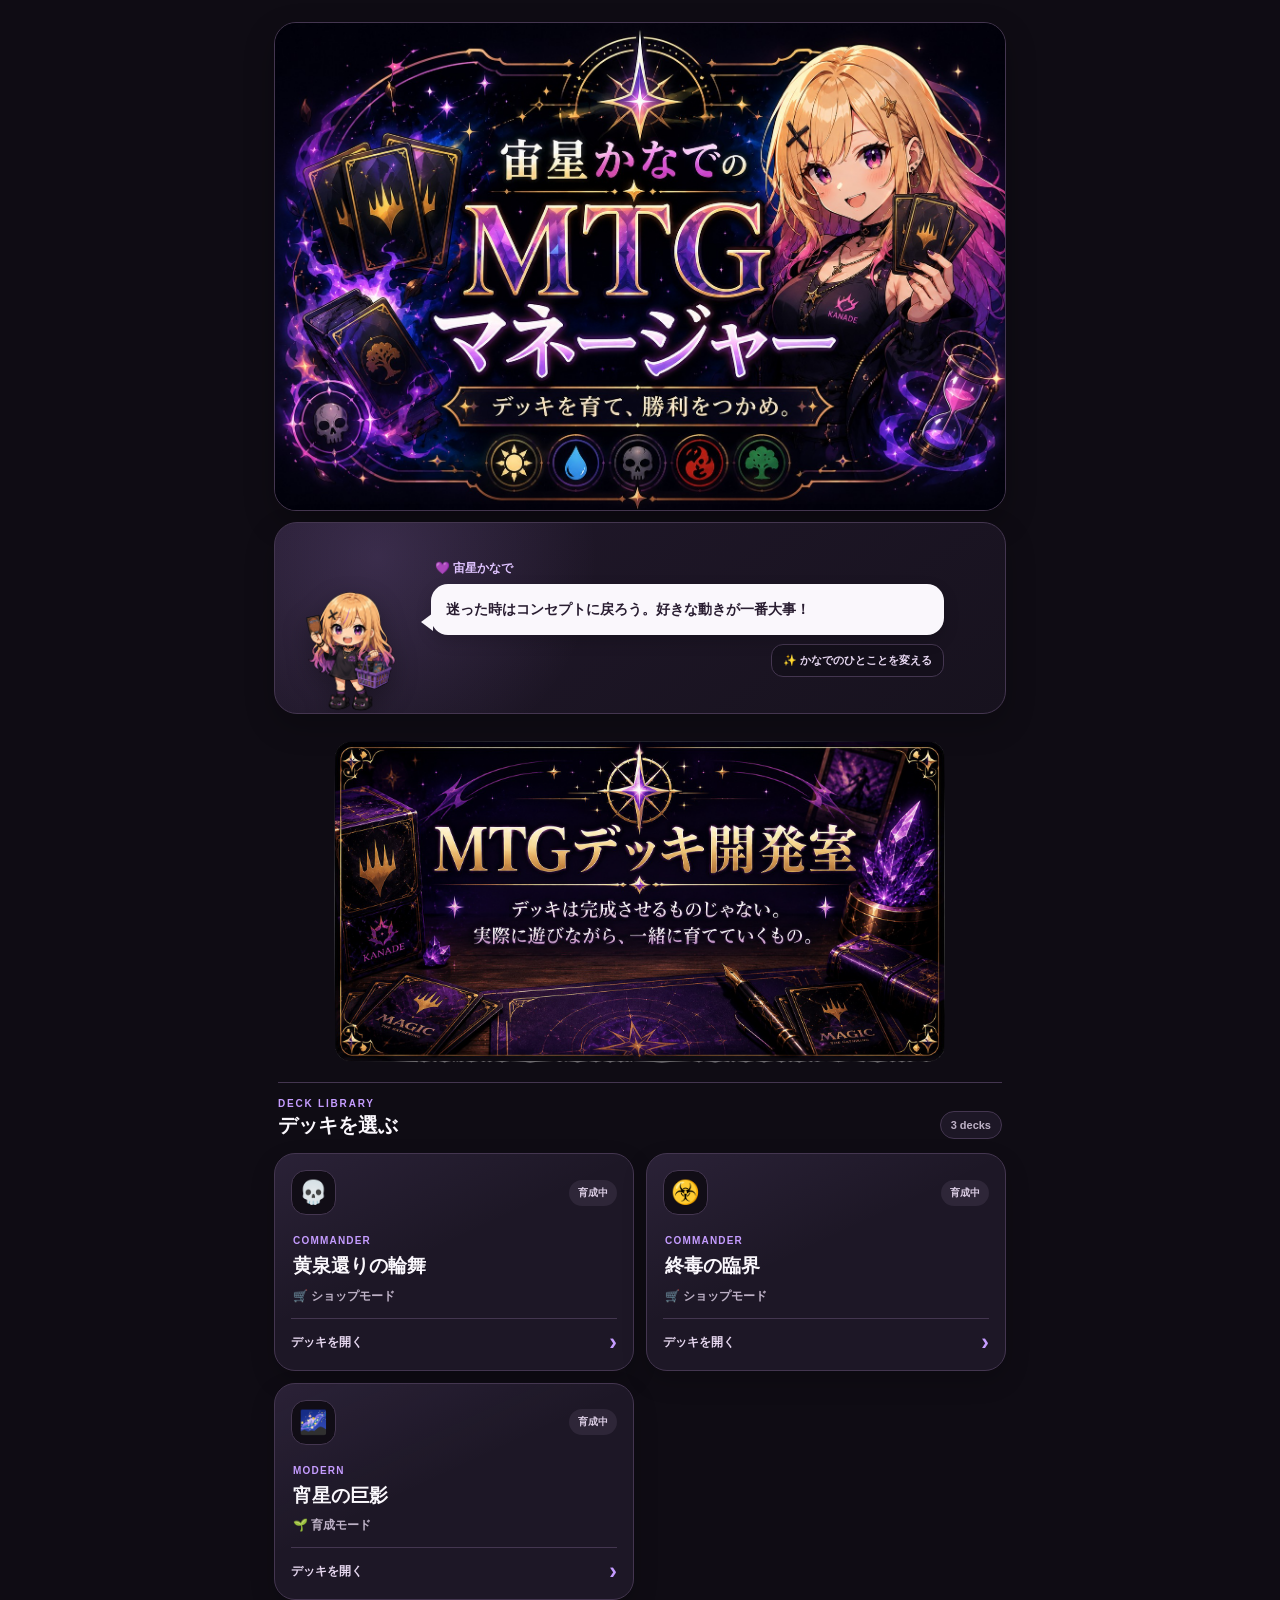
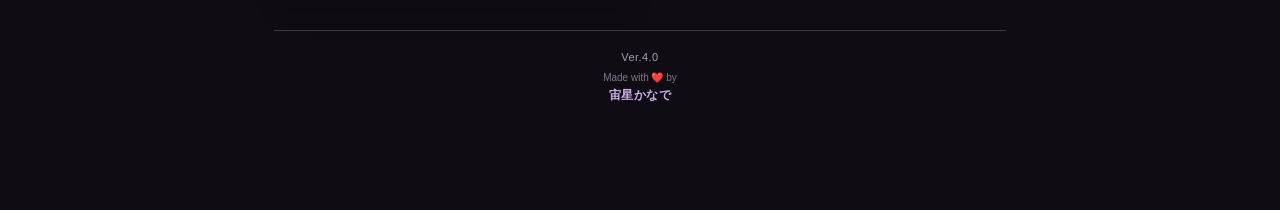
==== index.html @ 465e46f9 "Update index.html" ====
<!doctype html>
<html lang="ja">
<head>
<meta charset="utf-8">
<meta name="viewport" content="width=device-width,initial-scale=1,viewport-fit=cover">
<meta name="theme-color" content="#0f0c14">
<link rel="icon" type="image/png" href="icon.png">
<link rel="apple-touch-icon" href="apple-touch-icon.png">
<link rel="stylesheet" href="css/common.css">
<title>MTGデッキ開発室</title>
</head>
<body>
<div class="app home-app">
  <header class="home-welcome">
    <img class="manager-logo" src="kanade_mtg_manager_logo.jpg" alt="宙星かなでのMTGマネージャー">

    <section class="welcome-card" aria-label="宙星かなでからのメッセージ">
      <div class="welcome-kanade-wrap">
        <img id="welcomeKanade" class="welcome-kanade" src="kanade_normal.png" alt="宙星かなで">
      </div>
      <div class="welcome-talk">
        <div class="welcome-name">💜 宙星かなで</div>
        <div class="welcome-bubble">
          <p id="welcomeMessage">おかえり、くーちゃん！ 今日も一緒にデッキを育てようね！</p>
        </div>
        <button id="changeWelcome" class="welcome-change" type="button">✨ かなでのひとことを変える</button>
      </div>
    </section>
  </header>

  <section class="home-section">
    <div class="deck-lab-title-wrap">
      <img class="deck-lab-title" src="mtg_deck_lab_title.png" alt="MTGデッキ開発室">
    </div>

    <div class="home-section-heading">
      <div>
        <div class="home-section-kicker">DECK LIBRARY</div>
        <h1 id="appTitle">デッキを選ぶ</h1>
      </div>
      <span class="deck-count" id="deckCount">0 decks</span>
    </div>

    <div id="loading" class="panel home-loading">デッキ一覧を読み込んでいます…</div>
    <div id="error" class="error" hidden></div>
    <main class="deck-grid" id="deckGrid" hidden></main>
  </section>

  <footer class="home-footer" aria-label="アプリ情報">
    <div class="footer-version" id="appVersion">Version 4.0</div>
    <div class="footer-made">Made with ❤️ by</div>
    <div class="footer-name">宙星かなで</div>
  </footer>
</div>

<script src="js/app.js" defer></script>
</body>
</html>
---- css/common.css ----
:root{
  --bg:#0f0c14;--panel:#1d1726;--panel2:#251d30;--line:#443650;
  --text:#faf7fc;--muted:#bdb1c6;--accent:#c59cff;--ok:#8ce3b3;
}
*{box-sizing:border-box}
body{margin:0;background:var(--bg);color:var(--text);
  font-family:-apple-system,BlinkMacSystemFont,"Hiragino Sans","Yu Gothic UI",sans-serif}
button,input,textarea{font:inherit}
button{cursor:pointer}
.app{max-width:760px;margin:auto;padding:16px 14px 100px}
.home-link{display:inline-flex;margin-bottom:12px;color:var(--accent);text-decoration:none;
  font-size:14px;font-weight:850;padding:9px 12px;border:1px solid var(--line);
  border-radius:13px;background:var(--panel)}
.hero,.panel,.growth-card,.card,.kanade-guide{border:1px solid var(--line);background:var(--panel)}
.hero{border-radius:22px;padding:20px;box-shadow:0 12px 30px rgba(0,0,0,.25)}
.kicker{color:var(--accent);font-weight:850}
h1{font-size:25px;margin:8px 0 4px}
.sub{color:var(--muted);font-size:14px;line-height:1.55}
.ver{font-size:11px;margin-top:5px}
.progressrow{display:flex;justify-content:space-between;margin-top:18px;font-weight:800}
.bar{height:10px;border:1px solid var(--line);border-radius:999px;margin-top:8px;overflow:hidden;background:#0d0911}
.fill{height:100%;width:0;background:linear-gradient(90deg,#8e5bc3,#d35e9e);transition:width .2s ease}
.legend{display:flex;gap:14px;flex-wrap:wrap;color:var(--muted);font-size:12px;margin-top:12px}
.mode-switch{display:grid;grid-template-columns:1fr 1fr;gap:8px;margin:14px 0 18px;padding:6px;
  border:1px solid var(--line);border-radius:17px;background:rgba(10,8,14,.55)}
.mode-tab{min-height:46px;border:0;border-radius:12px;background:transparent;color:var(--muted);font-weight:900}
.mode-tab.active{color:var(--text);background:var(--panel2)}
.mode-panel{display:none}.mode-panel.active{display:block}
.kanade-guide{display:grid;grid-template-columns:110px 1fr;gap:8px;align-items:end;min-height:165px;
  margin:14px 0 18px;padding:12px;border-radius:20px;overflow:hidden}
.kanade-guide img{width:112px;height:145px;object-fit:contain;object-position:center bottom;margin-bottom:-12px}
.kanade-guide-name{font-size:12px;font-weight:900;color:#dfc3ff;margin-bottom:7px}
.kanade-bubble{background:#faf7fc;color:#291d31;border-radius:16px;padding:13px;font-size:14px;line-height:1.55;font-weight:800}
.tools{display:grid;grid-template-columns:1fr 1fr;gap:10px;margin:14px 0}
.action,.growth-save{min-height:48px;border-radius:14px;border:1px solid var(--line);color:var(--text);font-weight:900;background:var(--panel2)}
.action.primary{background:linear-gradient(135deg,#8755b5,#b94e8e)}
.section-title{font-size:16px;color:var(--muted);font-weight:900;margin:22px 4px 12px}
.search{width:100%;min-height:46px;border:1px solid var(--line);border-radius:14px;background:#100c15;color:var(--text);padding:0 13px;margin-bottom:12px}
.deck-section{margin-top:22px}
.deck-section h2{font-size:15px;color:var(--accent);margin:0 4px 10px}
.list{display:flex;flex-direction:column;gap:9px}
.card{display:grid;grid-template-columns:42px 48px 1fr;align-items:center;gap:8px;border-radius:16px;padding:10px}
.card.hidden{display:none}.card.done{opacity:.56}.card.done .jp{text-decoration:line-through}
.check{appearance:none;-webkit-appearance:none;width:28px;height:28px;border:2px solid #82718e;border-radius:9px;background:#100c15;margin:auto}
.check:checked{background:var(--ok);border-color:var(--ok)}
.check:checked:after{content:"✓";display:block;text-align:center;color:#122017;font-size:19px;font-weight:900}
.priority{width:42px;height:38px;border-radius:11px;border:1px solid var(--line);background:#100c15;color:white;font-size:20px}
.names{min-width:0}.jp{display:block;font-size:15px;font-weight:850;line-height:1.3;overflow-wrap:anywhere}
.en{display:block;font-size:12px;color:var(--muted);margin-top:3px;overflow-wrap:anywhere}
.qty{display:inline-block;margin-left:6px;color:var(--accent);font-size:12px}
.growth-grid{display:grid;grid-template-columns:1fr 1fr;gap:10px;margin:12px 0 18px}
.growth-card{padding:15px;border-radius:17px}.growth-card.wide{grid-column:1/-1}
.growth-label{font-size:11px;color:var(--accent);font-weight:900;margin-bottom:6px}
.growth-title{font-size:15px;font-weight:900;line-height:1.45}
.growth-text{font-size:12px;color:var(--muted);line-height:1.65;margin-top:5px}
.growth-memo{width:100%;min-height:115px;border:1px solid var(--line);border-radius:14px;background:#100c15;color:var(--text);padding:12px;resize:vertical}
.growth-saved{min-height:18px;margin-top:7px;text-align:center;color:var(--ok);font-size:12px}
.check-grid{display:grid;grid-template-columns:1fr 1fr;gap:9px}
.check-btn{min-height:44px;border:1px solid var(--line);border-radius:13px;background:#11111c;color:var(--text);font-weight:800}
.check-btn.active{background:#39345f;border-color:#7770ba}
.error{padding:18px;border:1px solid #8d5267;border-radius:16px;background:#321c25;color:#ffdbe7;line-height:1.7}
.toast{position:fixed;left:50%;bottom:28px;transform:translateX(-50%);background:white;color:#24172d;padding:11px 16px;border-radius:999px;font-weight:850;display:none;z-index:10}
@media(max-width:520px){
  .tools,.growth-grid,.check-grid{grid-template-columns:1fr}
  .growth-card.wide{grid-column:auto}
  .kanade-guide{grid-template-columns:95px 1fr}
  .kanade-guide img{width:100px;height:138px}
  .kanade-bubble{font-size:13px}
}

/* =========================================================
   Home / Deck Library
   ========================================================= */
.home-app{padding-top:22px}
.home-header{margin-bottom:24px}
.home-brand{
  position:relative;min-height:210px;display:flex;align-items:center;overflow:hidden;
  border:1px solid var(--line);border-radius:26px;padding:24px 160px 24px 22px;
  background:
    radial-gradient(circle at 83% 25%,rgba(197,156,255,.25),transparent 34%),
    linear-gradient(145deg,#21182b,#16111d);
  box-shadow:0 15px 38px rgba(0,0,0,.28)
}
.home-brand:after{
  content:"";position:absolute;inset:auto -60px -100px auto;width:230px;height:230px;
  border:1px solid rgba(197,156,255,.18);border-radius:50%
}
.home-brand-copy{position:relative;z-index:2}
.home-brand h1{font-size:29px;line-height:1.24;margin:9px 0 7px}
.home-lead{max-width:390px}
.home-kanade{
  position:absolute;z-index:1;right:9px;bottom:-5px;width:155px;height:205px;
  object-fit:contain;object-position:center bottom;
  filter:drop-shadow(0 10px 14px rgba(0,0,0,.35))
}
.home-section{margin-top:12px}
.home-section-heading{
  display:flex;align-items:flex-end;justify-content:space-between;gap:12px;
  margin:0 4px 14px;padding-top:17px;border-top:1px solid var(--line)
}
.home-section-heading h2{margin:3px 0 0;font-size:20px}
.home-section-kicker{font-size:10px;letter-spacing:.18em;color:var(--accent);font-weight:900}
.deck-count{
  padding:7px 10px;border:1px solid var(--line);border-radius:999px;
  color:var(--muted);background:var(--panel);font-size:11px;font-weight:850
}
.home-loading{padding:20px;border-radius:18px}
.deck-grid{display:grid;grid-template-columns:repeat(2,minmax(0,1fr));gap:12px}
.deck-tile{
  min-height:205px;display:flex;flex-direction:column;color:var(--text);text-decoration:none;
  border:1px solid var(--line);border-radius:21px;padding:16px;background:
  linear-gradient(155deg,rgba(197,156,255,.08),transparent 45%),var(--panel);
  box-shadow:0 10px 24px rgba(0,0,0,.18);
  animation:deckTileIn .38s ease both;animation-delay:var(--delay)
}
.deck-tile:hover{border-color:#705b81;transform:translateY(-2px)}
.deck-tile:active{transform:scale(.985)}
.deck-tile,.deck-tile:hover,.deck-tile:active{transition:transform .16s ease,border-color .16s ease}
.deck-tile-top{display:flex;align-items:center;justify-content:space-between;gap:8px}
.deck-symbol{
  display:grid;place-items:center;width:45px;height:45px;border:1px solid var(--line);
  border-radius:15px;background:#110d16;font-size:23px
}
.deck-status{
  padding:6px 9px;border-radius:999px;background:#2e2638;color:#d9cbe2;
  font-size:10px;font-weight:900
}
.deck-tile-body{flex:1;padding:20px 2px 13px}
.deck-format{font-size:10px;letter-spacing:.12em;color:var(--accent);font-weight:900;text-transform:uppercase}
.deck-tile h3{margin:7px 0 9px;font-size:19px;line-height:1.35}
.deck-mode{font-size:12px;color:var(--muted);font-weight:750}
.deck-tile-open{
  display:flex;align-items:center;justify-content:space-between;padding-top:12px;
  border-top:1px solid var(--line);font-size:12px;font-weight:900;color:#e6d7ef
}
.deck-tile-open span:last-child{font-size:23px;line-height:1;color:var(--accent)}
.empty-state{
  grid-column:1/-1;padding:30px 20px;text-align:center;border:1px dashed var(--line);
  border-radius:20px;color:var(--muted);line-height:1.8
}
.home-footer{
  display:flex;flex-direction:column;align-items:center;gap:4px;margin-top:30px;padding:20px 4px 6px;
  border-top:1px solid var(--line);text-align:center;color:#8f8298
}
.footer-version{font-size:11px;letter-spacing:.04em;color:#a99bb3}
.footer-made{margin-top:5px;font-size:10px;color:#81758a}
.footer-name{font-size:12px;font-weight:900;color:#cdb0e8;letter-spacing:.04em}
@keyframes deckTileIn{
  from{opacity:0;transform:translateY(8px)}
  to{opacity:1;transform:translateY(0)}
}
@media(max-width:520px){
  .home-brand{min-height:195px;padding:21px 120px 21px 18px}
  .home-brand h1{font-size:24px}
  .home-kanade{right:-4px;width:130px;height:180px}
  .deck-grid{grid-template-columns:1fr}
  .deck-tile{min-height:183px}
  .home-footer{margin-top:28px}
}

/* =========================================================
   Home welcome / Ver.4.0 RC1.3 Final
   ========================================================= */
.home-welcome{display:flex;flex-direction:column;gap:11px;margin-bottom:22px}
.manager-logo{
  display:block;width:100%;height:auto;border:1px solid var(--line);border-radius:22px;
  box-shadow:0 12px 30px rgba(0,0,0,.25)
}
.welcome-card{
  min-height:190px;display:grid;grid-template-columns:132px minmax(0,1fr);gap:14px;
  align-items:end;padding:14px 16px 14px 10px;border:1px solid var(--line);border-radius:23px;
  overflow:hidden;background:
    radial-gradient(circle at 14% 18%,rgba(197,156,255,.16),transparent 34%),
    linear-gradient(145deg,#21182b,#17121e);
  box-shadow:0 12px 30px rgba(0,0,0,.22)
}
.welcome-kanade-wrap{align-self:stretch;display:flex;align-items:flex-end;justify-content:center;min-width:0}
.welcome-kanade{
  display:block;width:124px;height:176px;object-fit:contain;object-position:center bottom;
  margin-bottom:-14px;filter:drop-shadow(0 9px 12px rgba(0,0,0,.32))
}
.welcome-talk{min-width:0;align-self:center;max-width:92%}
.welcome-name{margin:0 0 7px 4px;font-size:12px;font-weight:900;color:#dfc3ff}
.welcome-bubble{
  position:relative;width:100%;padding:14px 15px;border-radius:17px;background:#faf7fc;
  color:#291d31;box-shadow:0 6px 16px rgba(0,0,0,.16)
}
.welcome-bubble:before{
  content:"";position:absolute;left:-10px;top:29px;border-top:9px solid transparent;
  border-bottom:9px solid transparent;border-right:12px solid #faf7fc
}
.welcome-bubble p{margin:0;font-size:14px;line-height:1.65;font-weight:850}
.welcome-change{
  display:block;margin:9px 0 0 auto;padding:8px 11px;border:1px solid var(--line);
  border-radius:12px;background:rgba(19,14,25,.72);color:#e8d8f2;font-size:11px;font-weight:850
}
.welcome-change:hover{border-color:#705b81;background:#251d30}
.deck-lab-title-wrap{text-align:center;margin:0 0 15px}
.deck-lab-title{display:block;width:min(100%,620px);height:auto;margin:0 auto}
.deck-lab-title-wrap .ver{margin-top:7px}
.home-section{margin-top:0}
.home-section-heading{padding-top:15px}
.home-section-heading h1{font-size:20px;margin:3px 0 0}
.welcome-pop{animation:welcomePop .3s ease}
@keyframes welcomePop{
  0%{opacity:.35;transform:translateY(5px) scale(.985)}
  100%{opacity:1;transform:translateY(0) scale(1)}
}
@media(max-width:520px){
  .home-app{padding-top:14px}
  .home-welcome{gap:10px;margin-bottom:19px}
  .manager-logo{border-radius:18px}
  .welcome-card{min-height:465px;grid-template-columns:1fr;gap:4px;padding:12px}
  .welcome-kanade{position:relative;top:-26px;width:245px;height:245px;margin-bottom:0}
  .welcome-talk{width:calc(100% - 24px);max-width:none;justify-self:center;transform:translateX(8px)}
  .welcome-name{font-size:11px;margin-left:3px}
  .welcome-bubble{padding:12px 13px;border-radius:15px}
  .welcome-bubble:before{
    left:calc(50% - 18px);top:-12px;border:0;border-left:10px solid transparent;
    border-right:10px solid transparent;border-bottom:12px solid #faf7fc
  }
  .welcome-bubble p{font-size:12.5px;line-height:1.6}
  .welcome-change{font-size:10px;padding:7px 9px;margin-top:8px}
  .deck-lab-title-wrap{margin-bottom:12px}
}
@media(max-width:360px){
  .welcome-card{min-height:430px;grid-template-columns:1fr;gap:4px}
  .welcome-kanade{width:232px;height:232px}
  .welcome-talk{transform:translateX(8px)}
  .welcome-bubble p{font-size:12px}
}
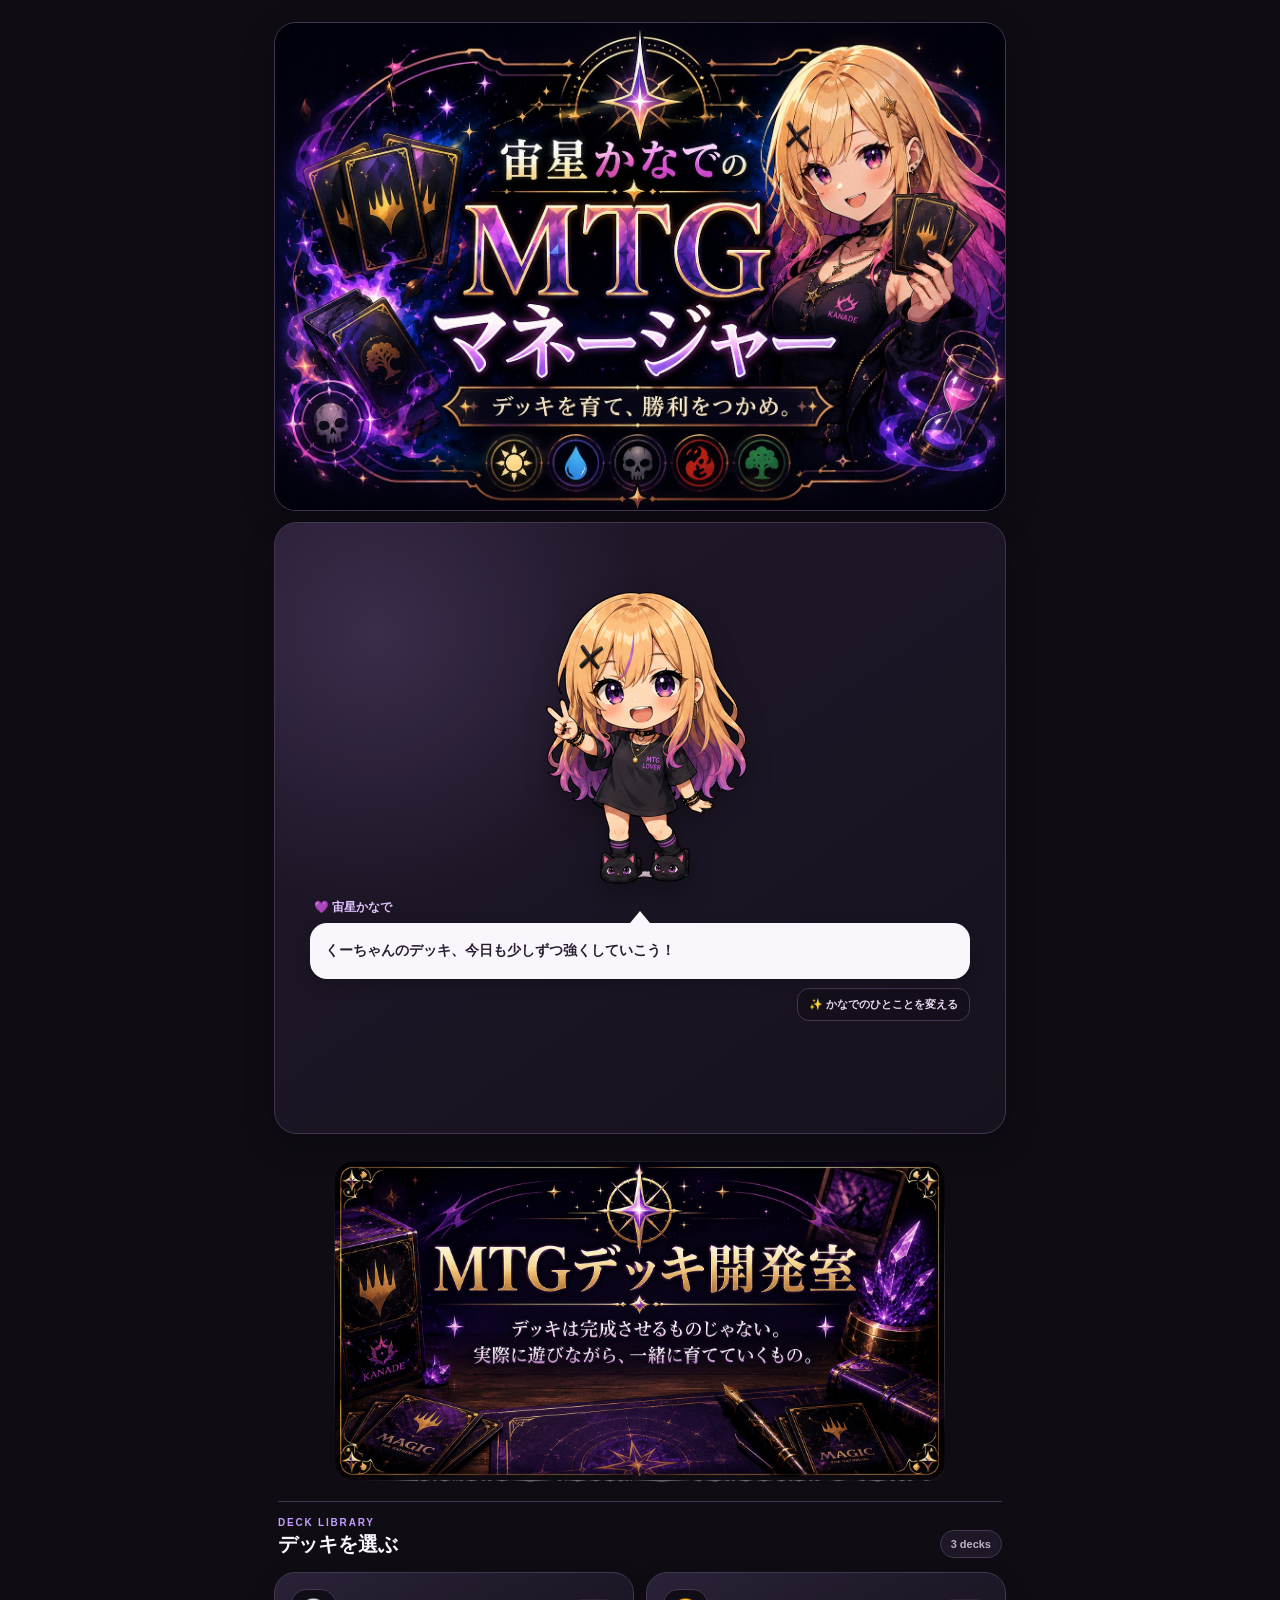
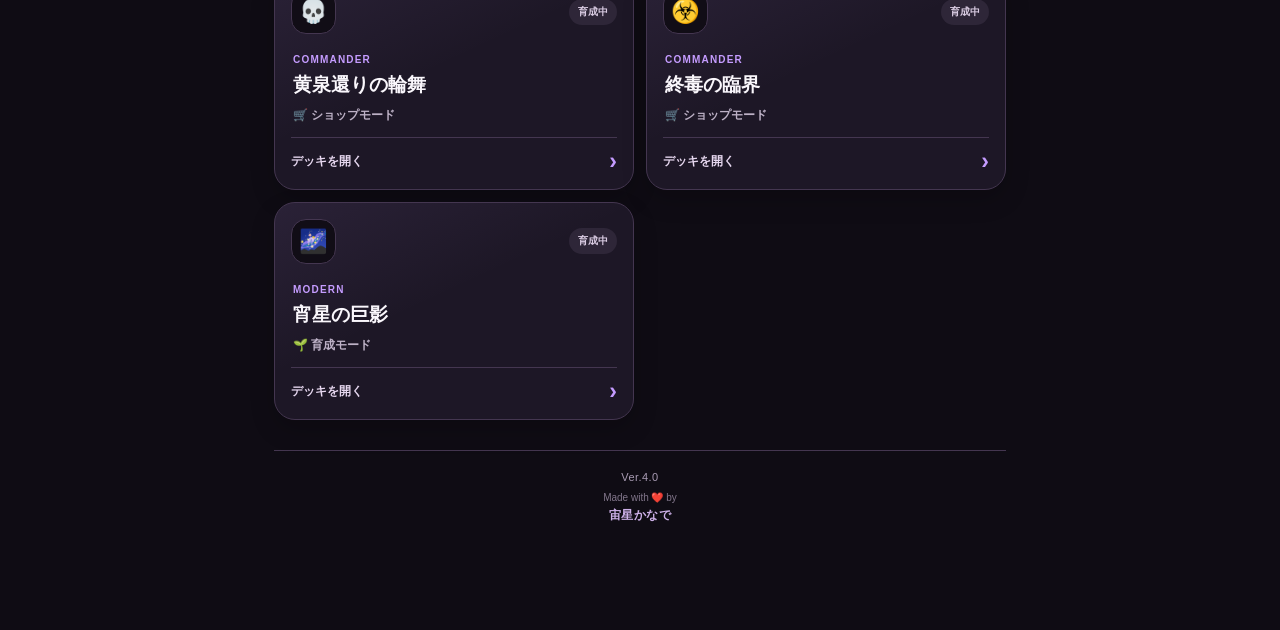
==== commit 4164e0d7: "Add files via upload" ====
--- a/index.html
+++ b/index.html
@@ -14,9 +14,11 @@
   <header class="home-welcome">
     <img class="manager-logo" src="kanade_mtg_manager_logo.jpg" alt="宙星かなでのMTGマネージャー">
 
-    <section class="welcome-card" aria-label="宙星かなでからのメッセージ">
-      <div class="welcome-kanade-wrap">
+    <section class="welcome-card kanade-room" aria-label="かなでの部屋">
+      <div class="kanade-room-stage">
+        <div class="welcome-kanade-wrap">
         <img id="welcomeKanade" class="welcome-kanade" src="kanade_normal.png" alt="宙星かなで">
+        </div>
       </div>
       <div class="welcome-talk">
         <div class="welcome-name">💜 宙星かなで</div>
@@ -25,6 +27,7 @@
         </div>
         <button id="changeWelcome" class="welcome-change" type="button">✨ かなでのひとことを変える</button>
       </div>
+      <div class="kanade-room-actions" aria-hidden="true"></div>
     </section>
   </header>
 
@@ -47,7 +50,7 @@
   </section>
 
   <footer class="home-footer" aria-label="アプリ情報">
-    <div class="footer-version" id="appVersion">Version 4.0</div>
+    <div class="footer-version" id="appVersion">Ver.4.0 RC1.3 Final</div>
     <div class="footer-made">Made with ❤️ by</div>
     <div class="footer-name">宙星かなで</div>
   </footer>
--- a/css/common.css
+++ b/css/common.css
@@ -26,11 +26,17 @@
 .mode-tab{min-height:46px;border:0;border-radius:12px;background:transparent;color:var(--muted);font-weight:900}
 .mode-tab.active{color:var(--text);background:var(--panel2)}
 .mode-panel{display:none}.mode-panel.active{display:block}
-.kanade-guide{display:grid;grid-template-columns:110px 1fr;gap:8px;align-items:end;min-height:165px;
+.kanade-guide{display:block;min-height:90px;
   margin:14px 0 18px;padding:12px;border-radius:20px;overflow:hidden}
+.kanade-guide-inner{display:grid;width:100%}
 .kanade-guide img{width:112px;height:145px;object-fit:contain;object-position:center bottom;margin-bottom:-12px}
 .kanade-guide-name{font-size:12px;font-weight:900;color:#dfc3ff;margin-bottom:7px}
 .kanade-bubble{background:#faf7fc;color:#291d31;border-radius:16px;padding:13px;font-size:14px;line-height:1.55;font-weight:800}
+@media(min-width:521px){
+  .kanade-guide-inner{grid-template-columns:110px minmax(0,1fr);gap:8px;align-items:center}
+  .kanade-guide-inner>div{min-width:0}
+  .kanade-bubble{width:100%}
+}
 .tools{display:grid;grid-template-columns:1fr 1fr;gap:10px;margin:14px 0}
 .action,.growth-save{min-height:48px;border-radius:14px;border:1px solid var(--line);color:var(--text);font-weight:900;background:var(--panel2)}
 .action.primary{background:linear-gradient(135deg,#8755b5,#b94e8e)}
@@ -63,7 +69,9 @@
 @media(max-width:520px){
   .tools,.growth-grid,.check-grid{grid-template-columns:1fr}
   .growth-card.wide{grid-column:auto}
-  .kanade-guide{grid-template-columns:95px 1fr}
+  .kanade-guide{display:grid;grid-template-columns:95px 1fr;gap:8px;align-items:end}
+  .kanade-guide-inner{grid-column:1/-1;grid-template-columns:95px 1fr;gap:8px;
+    align-items:end;transform:translateY(-5px)}
   .kanade-guide img{width:100px;height:138px}
   .kanade-bubble{font-size:13px}
 }
@@ -159,7 +167,7 @@
 }
 
 /* =========================================================
-   Home welcome / Ver.4.0 RC1.3 Final
+   Home welcome / Ver.4.1 development
    ========================================================= */
 .home-welcome{display:flex;flex-direction:column;gap:11px;margin-bottom:22px}
 .manager-logo{
@@ -167,34 +175,45 @@
   box-shadow:0 12px 30px rgba(0,0,0,.25)
 }
 .welcome-card{
-  min-height:190px;display:grid;grid-template-columns:132px minmax(0,1fr);gap:14px;
-  align-items:end;padding:14px 16px 14px 10px;border:1px solid var(--line);border-radius:23px;
+  position:relative;display:grid;grid-template-columns:1fr;gap:0;
+  align-items:stretch;padding:46px 14px 18px;border:1px solid var(--line);border-radius:20px;
   overflow:hidden;background:
     radial-gradient(circle at 14% 18%,rgba(197,156,255,.16),transparent 34%),
     linear-gradient(145deg,#21182b,#17121e);
   box-shadow:0 12px 30px rgba(0,0,0,.22)
 }
-.welcome-kanade-wrap{align-self:stretch;display:flex;align-items:flex-end;justify-content:center;min-width:0}
+.kanade-room-stage{
+  position:relative;min-width:0;min-height:306px;display:flex;align-items:flex-end;
+  justify-content:center;margin-bottom:16px
+}
+.welcome-kanade-wrap{
+  min-width:0;width:100%;height:100%;display:flex;align-items:flex-end;justify-content:center
+}
 .welcome-kanade{
-  display:block;width:124px;height:176px;object-fit:contain;object-position:center bottom;
-  margin-bottom:-14px;filter:drop-shadow(0 9px 12px rgba(0,0,0,.32))
-}
-.welcome-talk{min-width:0;align-self:center;max-width:92%}
-.welcome-name{margin:0 0 7px 4px;font-size:12px;font-weight:900;color:#dfc3ff}
+  display:block;width:min(100%,306px);height:306px;object-fit:contain;object-position:center bottom;
+  transform:translateY(12px);filter:drop-shadow(0 9px 12px rgba(0,0,0,.32))
+}
+.welcome-talk{min-width:0;width:100%;max-width:660px;align-self:center;justify-self:center}
+.welcome-name{margin:0 0 6px 3px;font-size:11px;font-weight:900;color:#dfc3ff}
 .welcome-bubble{
-  position:relative;width:100%;padding:14px 15px;border-radius:17px;background:#faf7fc;
+  position:relative;width:100%;padding:14px 13px;border-radius:15px;background:#faf7fc;
   color:#291d31;box-shadow:0 6px 16px rgba(0,0,0,.16)
 }
 .welcome-bubble:before{
-  content:"";position:absolute;left:-10px;top:29px;border-top:9px solid transparent;
-  border-bottom:9px solid transparent;border-right:12px solid #faf7fc
-}
-.welcome-bubble p{margin:0;font-size:14px;line-height:1.65;font-weight:850}
+  content:"";position:absolute;left:calc(50% - 10px);top:-12px;border:0;
+  border-left:10px solid transparent;border-right:10px solid transparent;
+  border-bottom:12px solid #faf7fc
+}
+.welcome-bubble p{margin:0;font-size:13px;line-height:1.6;font-weight:850}
 .welcome-change{
-  display:block;margin:9px 0 0 auto;padding:8px 11px;border:1px solid var(--line);
-  border-radius:12px;background:rgba(19,14,25,.72);color:#e8d8f2;font-size:11px;font-weight:850
+  display:block;margin:8px 0 0 auto;padding:7px 9px;border:1px solid var(--line);
+  border-radius:11px;background:rgba(19,14,25,.72);color:#e8d8f2;font-size:10px;font-weight:850
 }
 .welcome-change:hover{border-color:#705b81;background:#251d30}
+.kanade-room-actions{
+  min-height:68px;display:flex;flex-direction:column;align-items:center;justify-content:center;
+  margin-top:16px
+}
 .deck-lab-title-wrap{text-align:center;margin:0 0 15px}
 .deck-lab-title{display:block;width:min(100%,620px);height:auto;margin:0 auto}
 .deck-lab-title-wrap .ver{margin-top:7px}
@@ -203,29 +222,24 @@
 .home-section-heading h1{font-size:20px;margin:3px 0 0}
 .welcome-pop{animation:welcomePop .3s ease}
 @keyframes welcomePop{
-  0%{opacity:.35;transform:translateY(5px) scale(.985)}
-  100%{opacity:1;transform:translateY(0) scale(1)}
-}
-@media(max-width:520px){
-  .home-app{padding-top:14px}
-  .home-welcome{gap:10px;margin-bottom:19px}
-  .manager-logo{border-radius:18px}
-  .welcome-card{min-height:465px;grid-template-columns:1fr;gap:4px;padding:12px}
-  .welcome-kanade{position:relative;top:-26px;width:245px;height:245px;margin-bottom:0}
-  .welcome-talk{width:calc(100% - 24px);max-width:none;justify-self:center;transform:translateX(8px)}
-  .welcome-name{font-size:11px;margin-left:3px}
-  .welcome-bubble{padding:12px 13px;border-radius:15px}
+  0%{opacity:.35;transform:translateY(17px) scale(.985)}
+  100%{opacity:1;transform:translateY(12px) scale(1)}
+}
+@media(min-width:521px){
+  .welcome-card{
+    grid-template-columns:1fr;gap:0;padding:50px 24px 22px;
+    border-radius:23px
+  }
+  .kanade-room-stage{min-height:306px;margin-bottom:20px}
+  .welcome-kanade{width:306px;height:306px}
+  .welcome-talk{max-width:660px}
+  .welcome-name{margin:0 0 7px 4px;font-size:12px}
+  .welcome-bubble{padding:16px 15px;border-radius:17px}
   .welcome-bubble:before{
-    left:calc(50% - 18px);top:-12px;border:0;border-left:10px solid transparent;
-    border-right:10px solid transparent;border-bottom:12px solid #faf7fc
+    left:calc(50% - 10px);top:-12px;border-left-width:10px;border-right-width:10px;
+    border-bottom-width:12px
   }
-  .welcome-bubble p{font-size:12.5px;line-height:1.6}
-  .welcome-change{font-size:10px;padding:7px 9px;margin-top:8px}
-  .deck-lab-title-wrap{margin-bottom:12px}
-}
-@media(max-width:360px){
-  .welcome-card{min-height:430px;grid-template-columns:1fr;gap:4px}
-  .welcome-kanade{width:232px;height:232px}
-  .welcome-talk{transform:translateX(8px)}
-  .welcome-bubble p{font-size:12px}
-}
+  .welcome-bubble p{font-size:14px;line-height:1.65}
+  .welcome-change{margin-top:9px;padding:8px 11px;border-radius:12px;font-size:11px}
+  .kanade-room-actions{min-height:72px;margin-top:18px}
+}
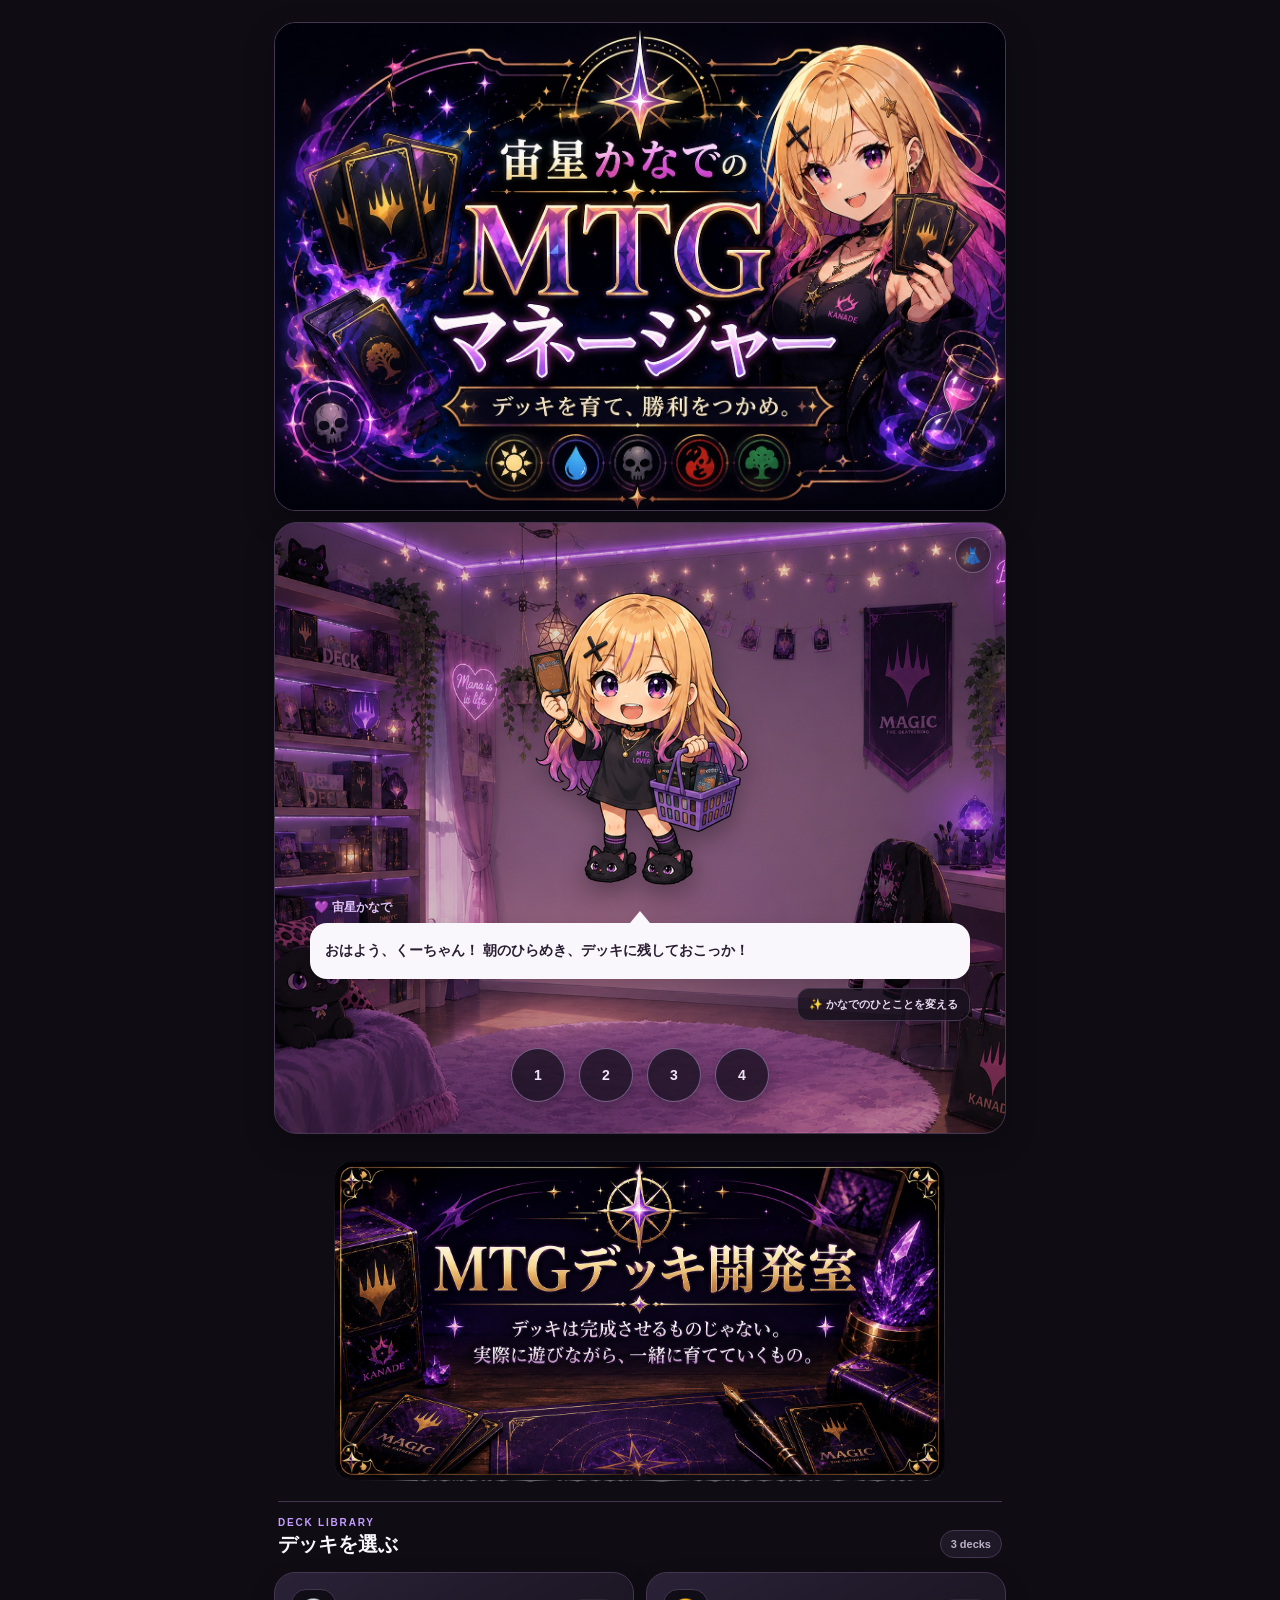
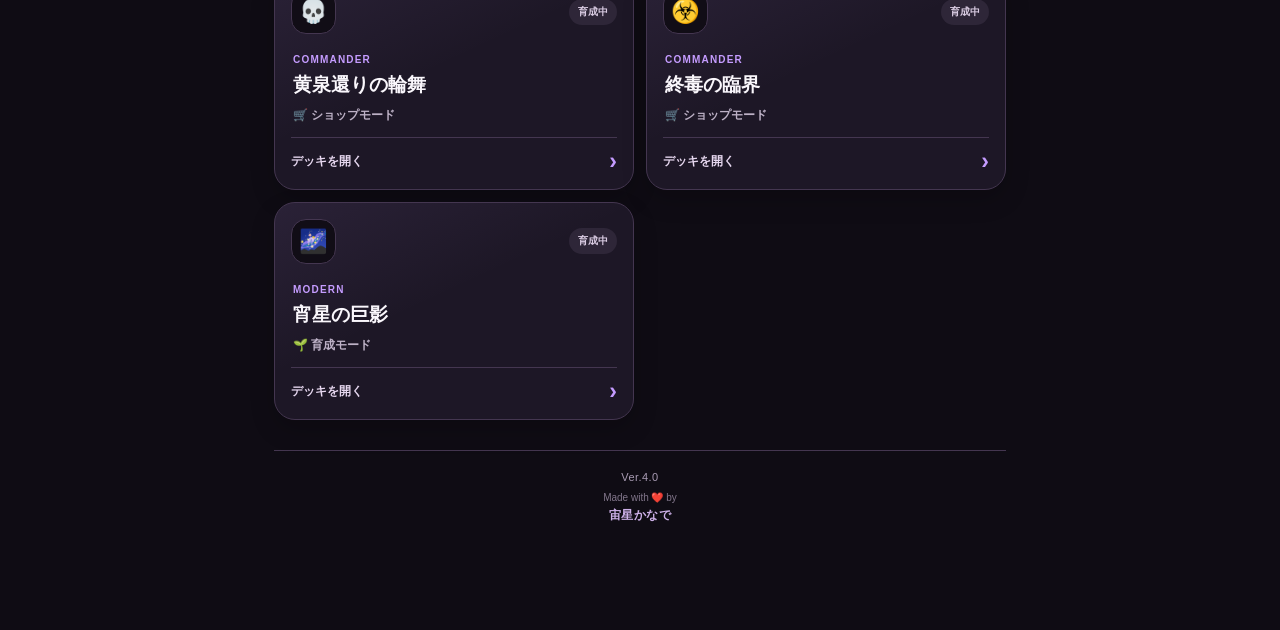
==== commit 65a43286: "Add files via upload" ====
--- a/index.html
+++ b/index.html
@@ -15,6 +15,7 @@
     <img class="manager-logo" src="kanade_mtg_manager_logo.jpg" alt="宙星かなでのMTGマネージャー">
 
     <section class="welcome-card kanade-room" aria-label="かなでの部屋">
+      <button class="hero-costume-button" type="button" aria-label="ランダム着替え（仮配置）">👗</button>
       <div class="kanade-room-stage">
         <div class="welcome-kanade-wrap">
         <img id="welcomeKanade" class="welcome-kanade" src="kanade_normal.png" alt="宙星かなで">
@@ -27,7 +28,12 @@
         </div>
         <button id="changeWelcome" class="welcome-change" type="button">✨ かなでのひとことを変える</button>
       </div>
-      <div class="kanade-room-actions" aria-hidden="true"></div>
+      <div class="kanade-room-actions hero-action-buttons" aria-label="かなでの部屋メニュー（仮配置）">
+        <button class="hero-action-button" type="button" aria-label="かなでのひとこと（仮配置）">1</button>
+        <button class="hero-action-button" type="button" aria-label="今日の1枚（仮配置）">2</button>
+        <button class="hero-action-button" type="button" aria-label="ライフカウンター（仮配置）">3</button>
+        <button class="hero-action-button" type="button" aria-label="対戦記録（仮配置）">4</button>
+      </div>
     </section>
   </header>
 
--- a/css/common.css
+++ b/css/common.css
@@ -1,6 +1,7 @@
 :root{
   --bg:#0f0c14;--panel:#1d1726;--panel2:#251d30;--line:#443650;
   --text:#faf7fc;--muted:#bdb1c6;--accent:#c59cff;--ok:#8ce3b3;
+  --kanade-room-background:url("../kanaderoom.png");
 }
 *{box-sizing:border-box}
 body{margin:0;background:var(--bg);color:var(--text);
@@ -177,9 +178,9 @@
 .welcome-card{
   position:relative;display:grid;grid-template-columns:1fr;gap:0;
   align-items:stretch;padding:46px 14px 18px;border:1px solid var(--line);border-radius:20px;
-  overflow:hidden;background:
-    radial-gradient(circle at 14% 18%,rgba(197,156,255,.16),transparent 34%),
-    linear-gradient(145deg,#21182b,#17121e);
+  overflow:hidden;background-color:#21182b;
+  background-image:linear-gradient(rgba(15,12,20,.12),rgba(15,12,20,.2)),var(--kanade-room-background);
+  background-position:center;background-repeat:no-repeat;background-size:auto 100%;
   box-shadow:0 12px 30px rgba(0,0,0,.22)
 }
 .kanade-room-stage{
@@ -211,9 +212,22 @@
 }
 .welcome-change:hover{border-color:#705b81;background:#251d30}
 .kanade-room-actions{
-  min-height:68px;display:flex;flex-direction:column;align-items:center;justify-content:center;
+  min-height:68px;display:flex;align-items:center;justify-content:center;
   margin-top:16px
 }
+.hero-action-buttons{gap:clamp(10px,4vw,14px)}
+.hero-action-button,.hero-costume-button{
+  display:grid;place-items:center;padding:0;border:1px solid rgba(221,190,255,.42);
+  border-radius:50%;color:#f1e4f8;background:rgba(25,17,32,.78);
+  box-shadow:0 5px 13px rgba(0,0,0,.24);font-weight:900
+}
+.hero-action-button{flex:0 0 48px;width:48px;height:48px;font-size:13px}
+.hero-costume-button{
+  position:absolute;z-index:2;top:12px;right:12px;width:34px;height:34px;
+  color:#d8c5e4;background:rgba(25,17,32,.62);font-size:15px;opacity:.82
+}
+.hero-action-button:hover{border-color:#d1a9ff;background:rgba(47,32,60,.9)}
+.hero-costume-button:hover{opacity:1;border-color:rgba(221,190,255,.65)}
 .deck-lab-title-wrap{text-align:center;margin:0 0 15px}
 .deck-lab-title{display:block;width:min(100%,620px);height:auto;margin:0 auto}
 .deck-lab-title-wrap .ver{margin-top:7px}
@@ -242,4 +256,6 @@
   .welcome-bubble p{font-size:14px;line-height:1.65}
   .welcome-change{margin-top:9px;padding:8px 11px;border-radius:12px;font-size:11px}
   .kanade-room-actions{min-height:72px;margin-top:18px}
-}
+  .hero-action-button{flex-basis:54px;width:54px;height:54px;font-size:14px}
+  .hero-costume-button{top:14px;right:14px;width:36px;height:36px;font-size:16px}
+}
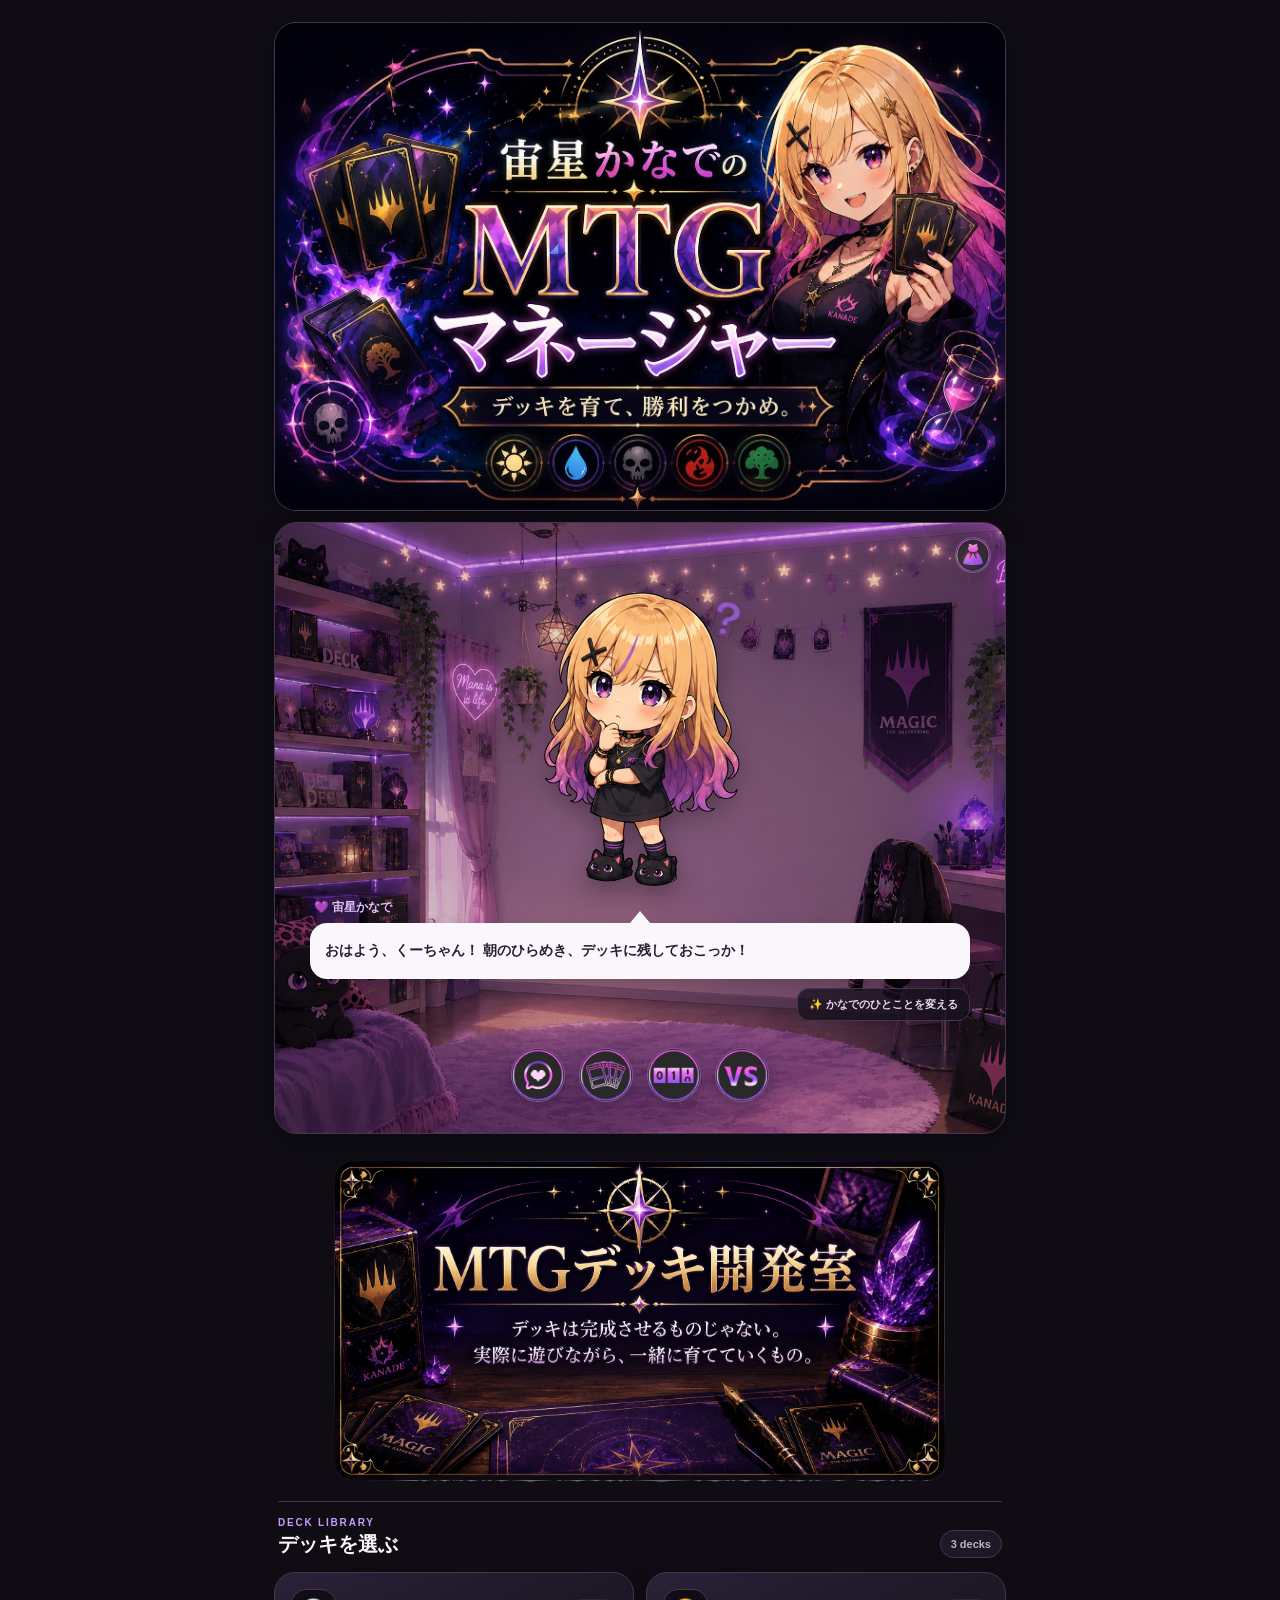
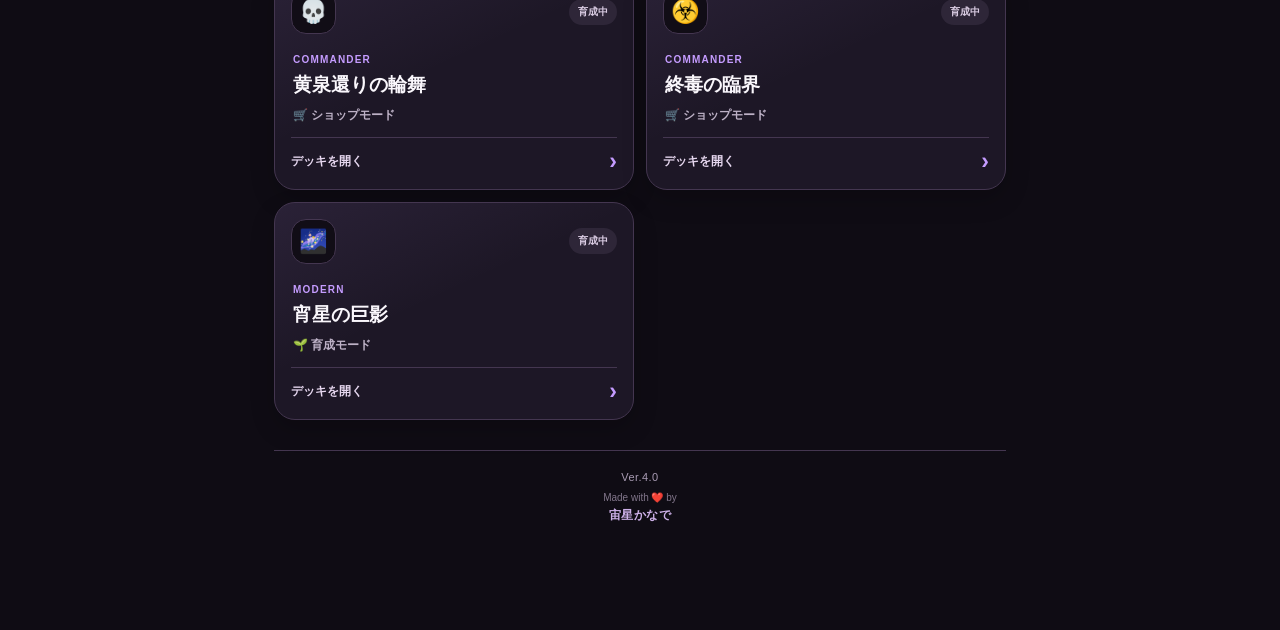
==== commit 5b3d9bea: "Add files via upload" ====
--- a/index.html
+++ b/index.html
@@ -15,7 +15,7 @@
     <img class="manager-logo" src="kanade_mtg_manager_logo.jpg" alt="宙星かなでのMTGマネージャー">
 
     <section class="welcome-card kanade-room" aria-label="かなでの部屋">
-      <button class="hero-costume-button" type="button" aria-label="ランダム着替え（仮配置）">👗</button>
+      <button class="hero-costume-button" type="button" aria-label="ランダム着替え（仮配置）"><img src="icon_kisekae.png" alt=""></button>
       <div class="kanade-room-stage">
         <div class="welcome-kanade-wrap">
         <img id="welcomeKanade" class="welcome-kanade" src="kanade_normal.png" alt="宙星かなで">
@@ -29,10 +29,10 @@
         <button id="changeWelcome" class="welcome-change" type="button">✨ かなでのひとことを変える</button>
       </div>
       <div class="kanade-room-actions hero-action-buttons" aria-label="かなでの部屋メニュー（仮配置）">
-        <button class="hero-action-button" type="button" aria-label="かなでのひとこと（仮配置）">1</button>
-        <button class="hero-action-button" type="button" aria-label="今日の1枚（仮配置）">2</button>
-        <button class="hero-action-button" type="button" aria-label="ライフカウンター（仮配置）">3</button>
-        <button class="hero-action-button" type="button" aria-label="対戦記録（仮配置）">4</button>
+        <button class="hero-action-button" type="button" aria-label="かなでのひとこと（仮配置）"><img src="icon_hitokoto.png" alt=""></button>
+        <button class="hero-action-button" type="button" aria-label="今日の1枚（仮配置）"><img src="icon_kyouno1mai.png" alt=""></button>
+        <button class="hero-action-button" type="button" aria-label="ライフカウンター（仮配置）"><img src="icon_life.png" alt=""></button>
+        <button class="hero-action-button" type="button" aria-label="対戦記録（仮配置）"><img src="icon_taisen.png" alt=""></button>
       </div>
     </section>
   </header>
--- a/css/common.css
+++ b/css/common.css
@@ -222,6 +222,9 @@
   box-shadow:0 5px 13px rgba(0,0,0,.24);font-weight:900
 }
 .hero-action-button{flex:0 0 48px;width:48px;height:48px;font-size:13px}
+.hero-action-button img,.hero-costume-button img{
+  display:block;width:100%;height:100%;border-radius:50%;object-fit:contain
+}
 .hero-costume-button{
   position:absolute;z-index:2;top:12px;right:12px;width:34px;height:34px;
   color:#d8c5e4;background:rgba(25,17,32,.62);font-size:15px;opacity:.82
@@ -259,3 +262,13 @@
   .hero-action-button{flex-basis:54px;width:54px;height:54px;font-size:14px}
   .hero-costume-button{top:14px;right:14px;width:36px;height:36px;font-size:16px}
 }
+@media(max-width:520px){
+  .kanade-room .hero-action-buttons{
+    display:flex;flex-direction:row;flex-wrap:nowrap;align-items:center;justify-content:center;
+    width:100%
+  }
+  .kanade-room .hero-action-button{flex:0 0 48px}
+  .kanade-room .hero-costume-button{
+    position:absolute;top:12px;right:12px;left:auto;margin:0;transform:none
+  }
+}
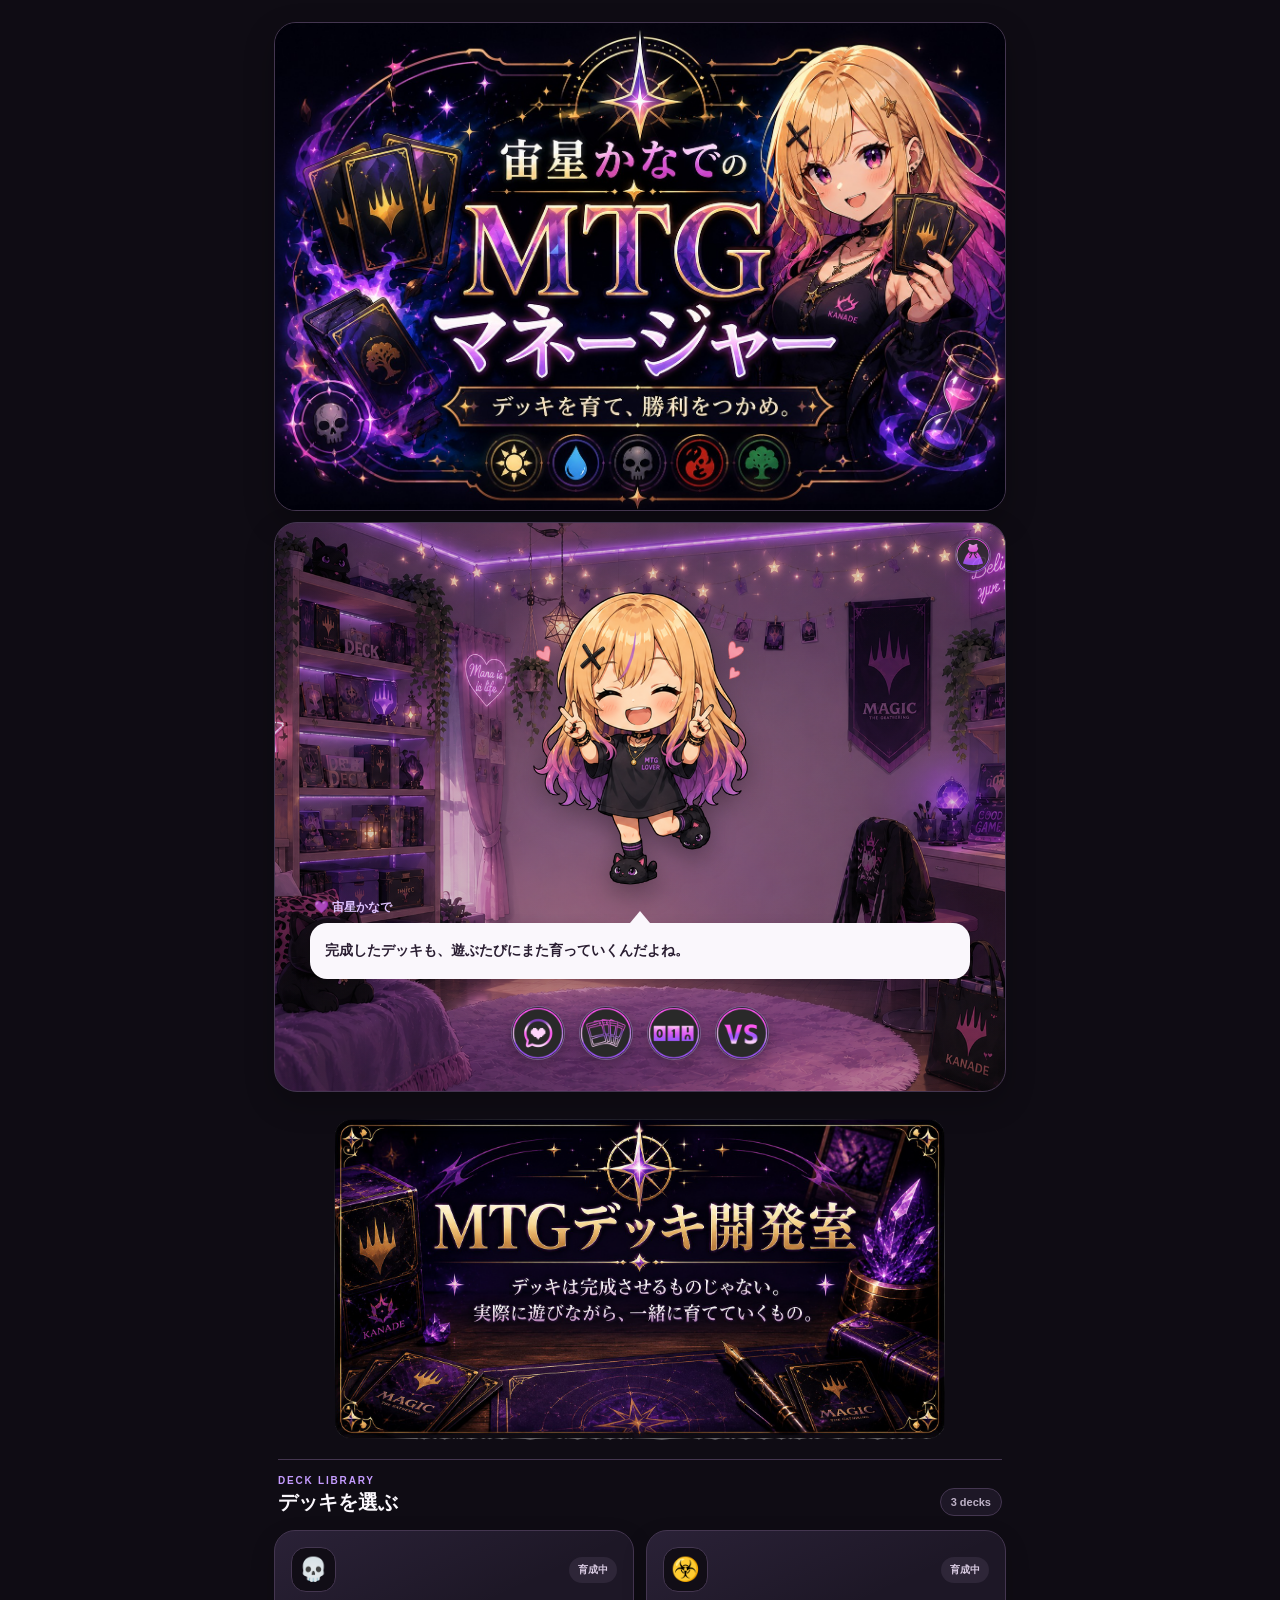
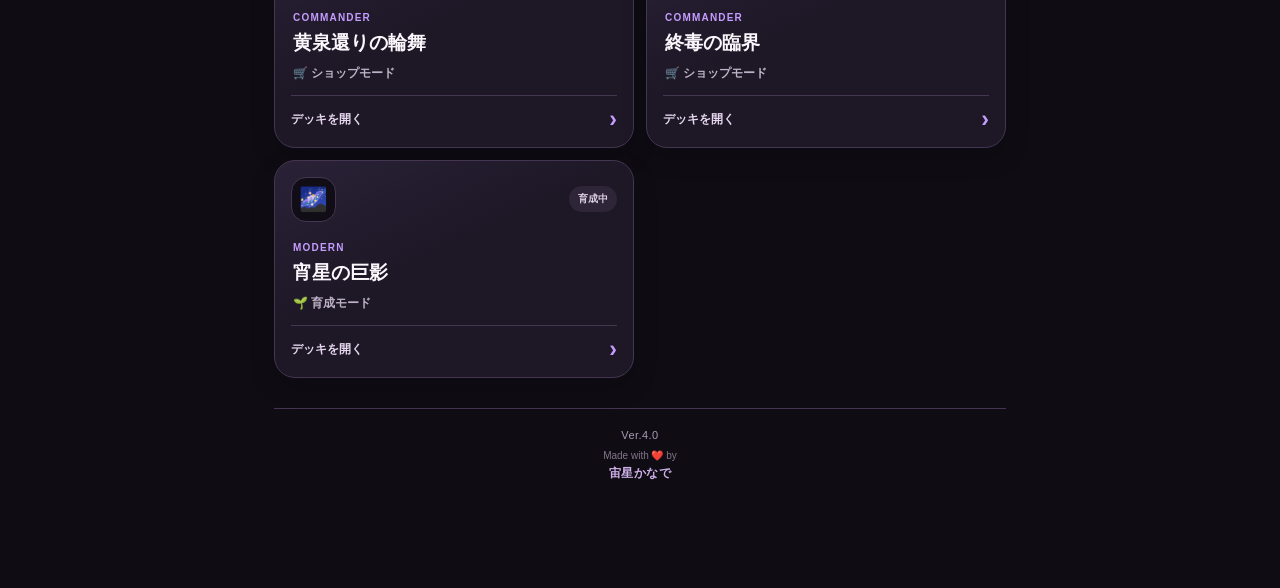
==== commit 5e05ca54: "Add files via upload" ====
--- a/index.html
+++ b/index.html
@@ -26,10 +26,9 @@
         <div class="welcome-bubble">
           <p id="welcomeMessage">おかえり、くーちゃん！ 今日も一緒にデッキを育てようね！</p>
         </div>
-        <button id="changeWelcome" class="welcome-change" type="button">✨ かなでのひとことを変える</button>
       </div>
       <div class="kanade-room-actions hero-action-buttons" aria-label="かなでの部屋メニュー（仮配置）">
-        <button class="hero-action-button" type="button" aria-label="かなでのひとこと（仮配置）"><img src="icon_hitokoto.png" alt=""></button>
+        <button id="heroWelcomeButton" class="hero-action-button" type="button" aria-label="かなでのひとことを変える"><img src="icon_hitokoto.png" alt=""></button>
         <button class="hero-action-button" type="button" aria-label="今日の1枚（仮配置）"><img src="icon_kyouno1mai.png" alt=""></button>
         <button class="hero-action-button" type="button" aria-label="ライフカウンター（仮配置）"><img src="icon_life.png" alt=""></button>
         <button class="hero-action-button" type="button" aria-label="対戦記録（仮配置）"><img src="icon_taisen.png" alt=""></button>
--- a/css/common.css
+++ b/css/common.css
@@ -206,11 +206,6 @@
   border-bottom:12px solid #faf7fc
 }
 .welcome-bubble p{margin:0;font-size:13px;line-height:1.6;font-weight:850}
-.welcome-change{
-  display:block;margin:8px 0 0 auto;padding:7px 9px;border:1px solid var(--line);
-  border-radius:11px;background:rgba(19,14,25,.72);color:#e8d8f2;font-size:10px;font-weight:850
-}
-.welcome-change:hover{border-color:#705b81;background:#251d30}
 .kanade-room-actions{
   min-height:68px;display:flex;align-items:center;justify-content:center;
   margin-top:16px
@@ -257,7 +252,6 @@
     border-bottom-width:12px
   }
   .welcome-bubble p{font-size:14px;line-height:1.65}
-  .welcome-change{margin-top:9px;padding:8px 11px;border-radius:12px;font-size:11px}
   .kanade-room-actions{min-height:72px;margin-top:18px}
   .hero-action-button{flex-basis:54px;width:54px;height:54px;font-size:14px}
   .hero-costume-button{top:14px;right:14px;width:36px;height:36px;font-size:16px}
@@ -271,4 +265,13 @@
   .kanade-room .hero-costume-button{
     position:absolute;top:12px;right:12px;left:auto;margin:0;transform:none
   }
-}
+  .kanade-room .hero-action-button,
+  .kanade-room .hero-costume-button{
+    padding:0;overflow:hidden
+  }
+  .kanade-room .hero-action-button img,
+  .kanade-room .hero-costume-button img{
+    display:block;width:100%;height:100%;max-width:100%;max-height:100%;
+    object-fit:contain
+  }
+}
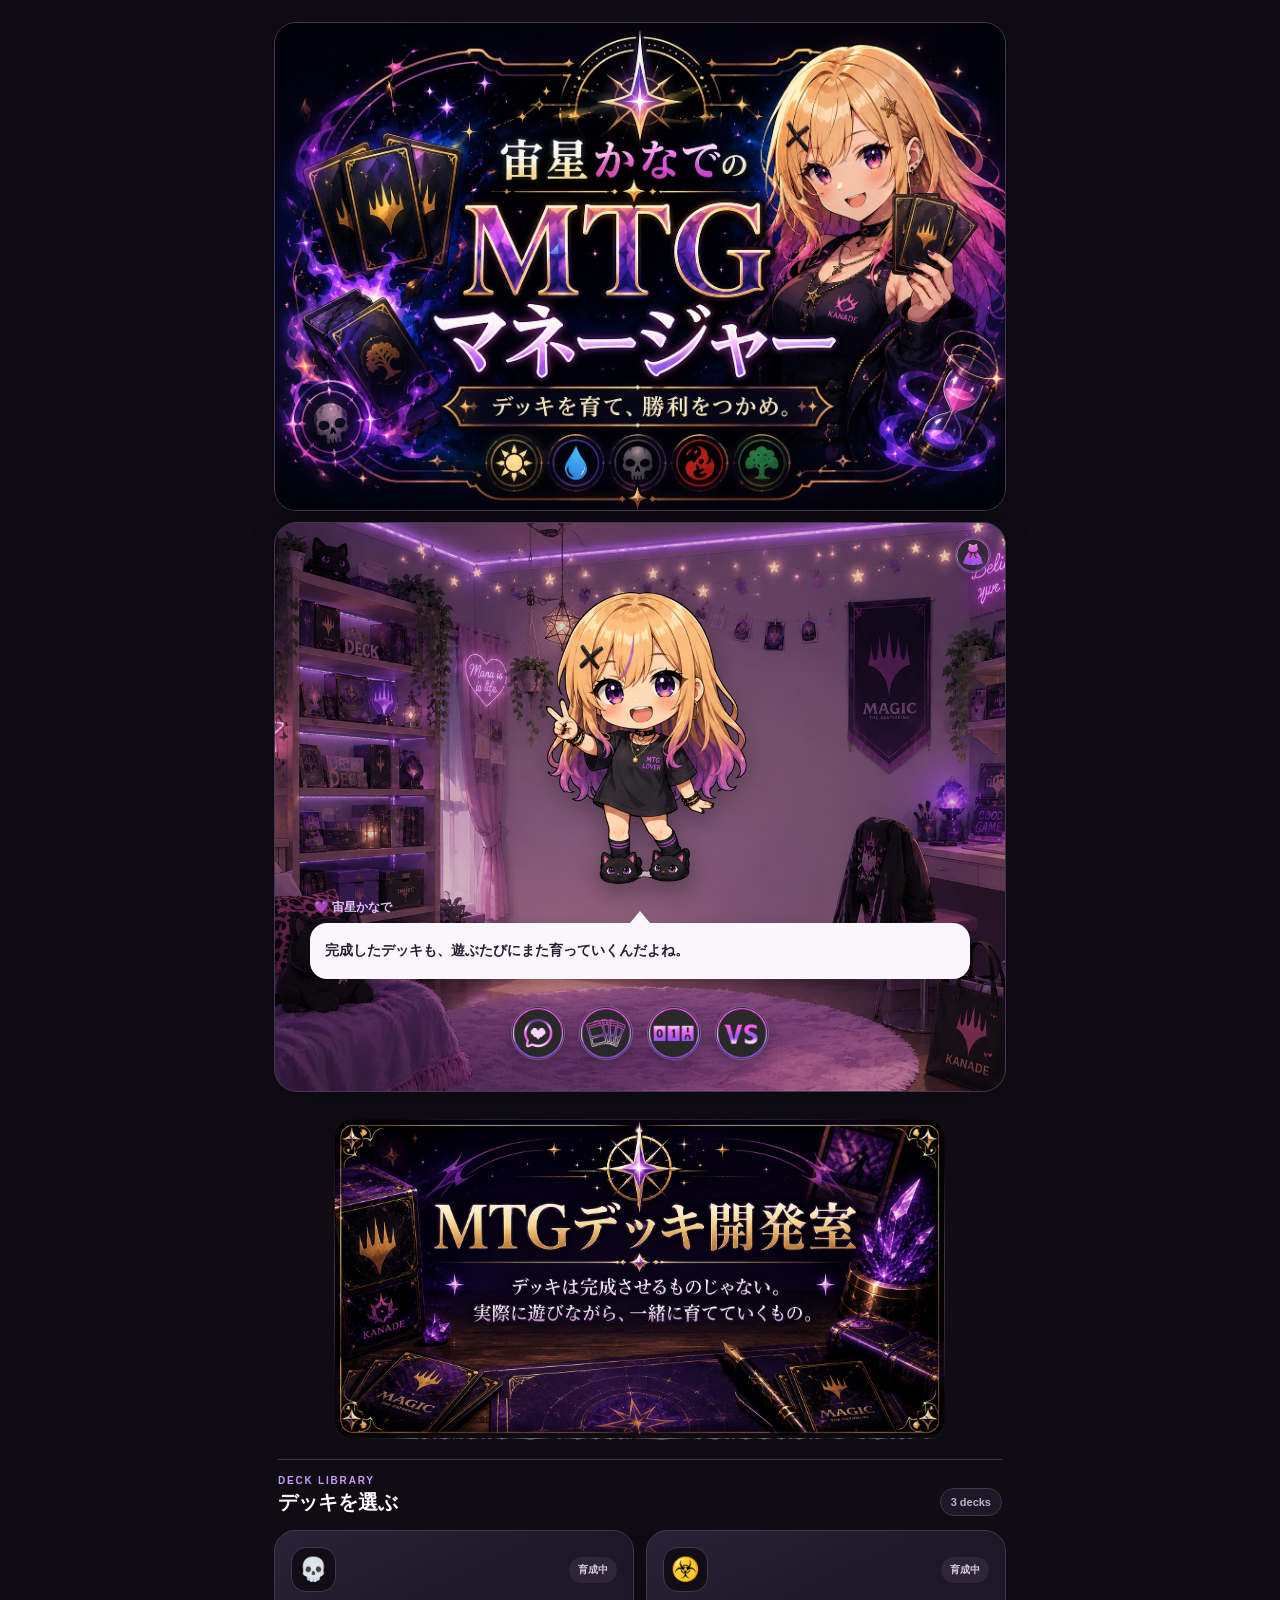
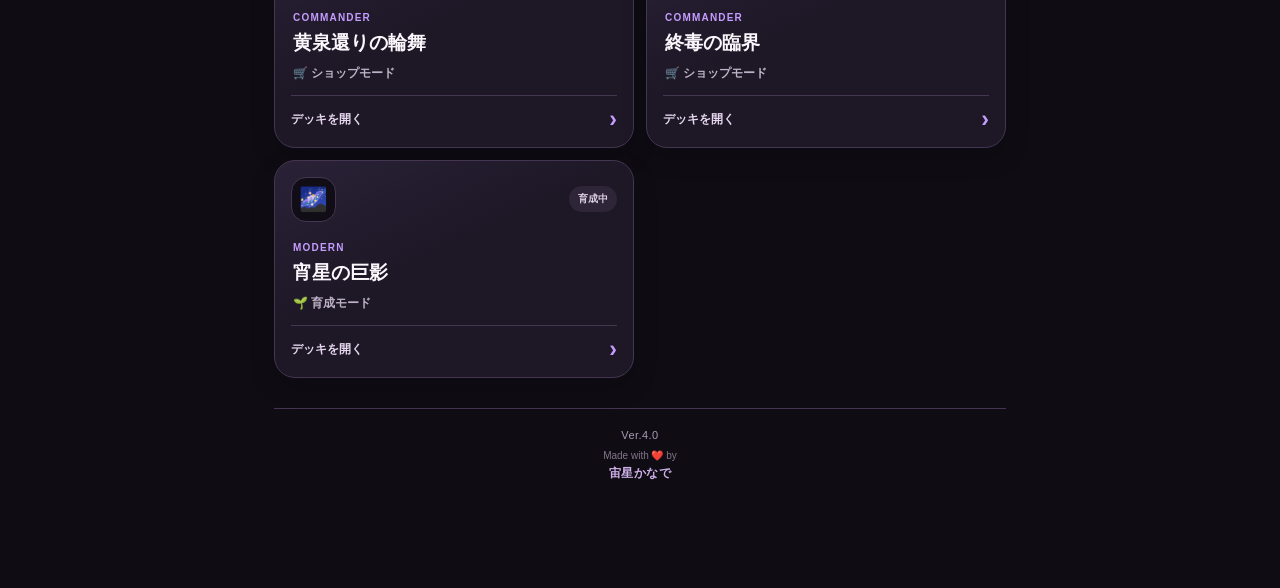
==== commit dd118af7: "Add files via upload" ====
--- a/index.html
+++ b/index.html
@@ -29,7 +29,7 @@
       </div>
       <div class="kanade-room-actions hero-action-buttons" aria-label="かなでの部屋メニュー（仮配置）">
         <button id="heroWelcomeButton" class="hero-action-button" type="button" aria-label="かなでのひとことを変える"><img src="icon_hitokoto.png" alt=""></button>
-        <button class="hero-action-button" type="button" aria-label="今日の1枚（仮配置）"><img src="icon_kyouno1mai.png" alt=""></button>
+        <button id="dailyGuidanceButton" class="hero-action-button" type="button" aria-label="今日の導きを開く" aria-haspopup="dialog"><img src="icon_kyouno1mai.png" alt=""></button>
         <button class="hero-action-button" type="button" aria-label="ライフカウンター（仮配置）"><img src="icon_life.png" alt=""></button>
         <button class="hero-action-button" type="button" aria-label="対戦記録（仮配置）"><img src="icon_taisen.png" alt=""></button>
       </div>
@@ -55,12 +55,41 @@
   </section>
 
   <footer class="home-footer" aria-label="アプリ情報">
-    <div class="footer-version" id="appVersion">Ver.4.0 RC1.3 Final</div>
+    <div class="footer-version" id="appVersion">Ver.4.1</div>
     <div class="footer-made">Made with ❤️ by</div>
     <div class="footer-name">宙星かなで</div>
   </footer>
 </div>
 
+<div id="dailyGuidanceModal" class="guidance-modal" hidden>
+  <div class="guidance-modal__backdrop" data-guidance-close></div>
+  <section class="guidance-modal__dialog" role="dialog" aria-modal="true" aria-labelledby="dailyGuidanceTitle">
+    <button class="guidance-modal__x" type="button" aria-label="今日の導きを閉じる" data-guidance-close>×</button>
+    <div class="guidance-modal__eyebrow">DAILY GUIDANCE</div>
+    <h2 id="dailyGuidanceTitle" class="guidance-modal__title">今日の導き</h2>
+
+    <div class="guidance-card">
+      <img class="guidance-card__image" src="growth_mana_card.svg" alt="芽吹く若葉とマナを描いた「成長のマナ」のカード">
+      <div class="guidance-card__text">
+        <div class="guidance-card__block">
+          <span>今日のテーマ</span>
+          <strong>積み重ね</strong>
+        </div>
+        <div class="guidance-card__block">
+          <span>かなでの占い結果</span>
+          <strong>焦らず一歩ずつ</strong>
+        </div>
+      </div>
+    </div>
+
+    <div class="guidance-comment">
+      <div class="guidance-comment__name">💜かなで</div>
+      <p>今日は焦らなくても大丈夫！<br>昨日より少しだけ前へ進めたら十分だよ♪</p>
+    </div>
+    <button class="guidance-modal__close" type="button" data-guidance-close>閉じる</button>
+  </section>
+</div>
+
 <script src="js/app.js" defer></script>
 </body>
 </html>
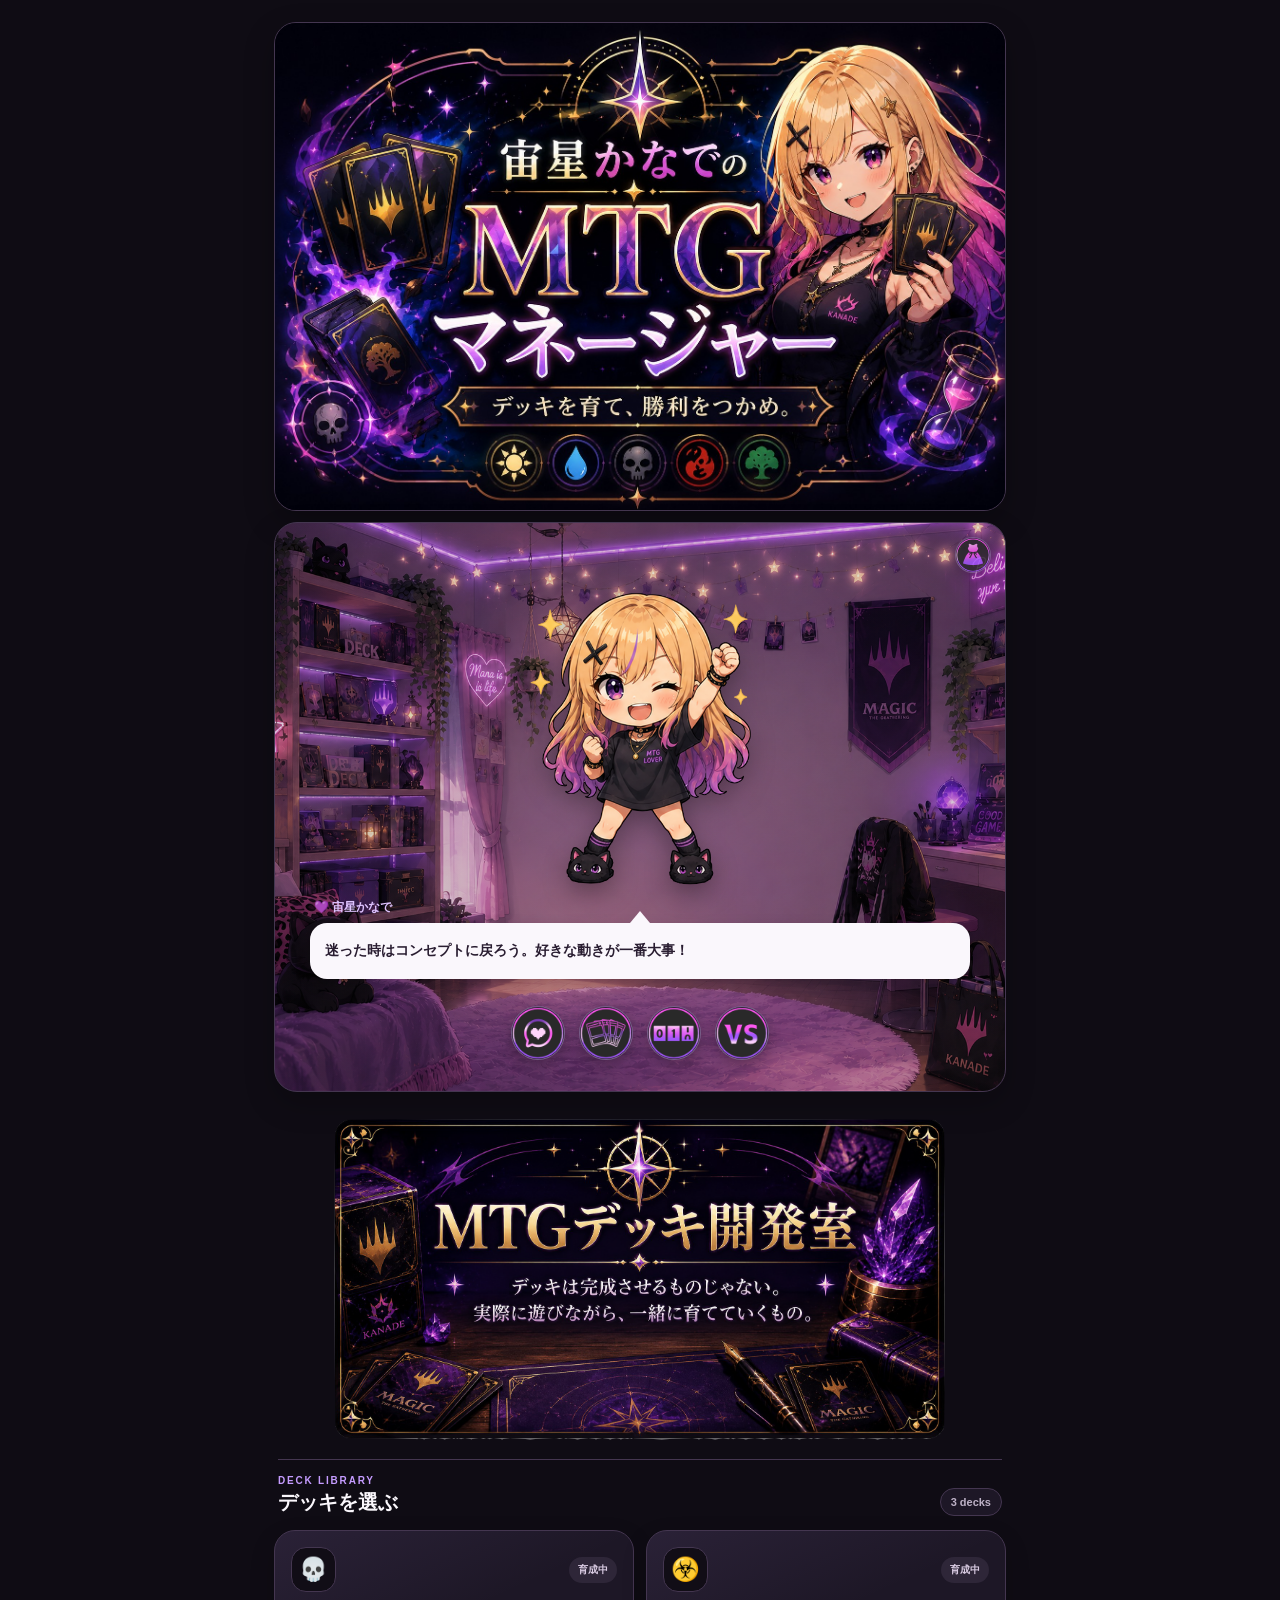
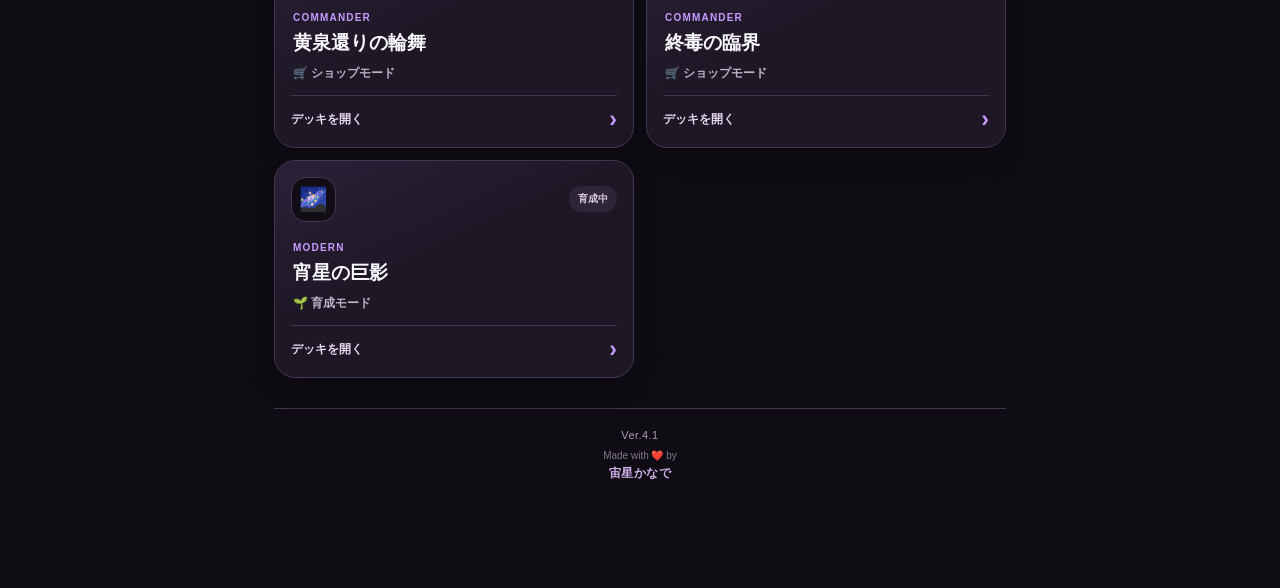
==== commit ff0b412d: "Add files via upload" ====
--- a/index.html
+++ b/index.html
@@ -69,22 +69,17 @@
     <h2 id="dailyGuidanceTitle" class="guidance-modal__title">今日の導き</h2>
 
     <div class="guidance-card">
-      <img class="guidance-card__image" src="growth_mana_card.svg" alt="芽吹く若葉とマナを描いた「成長のマナ」のカード">
+      <img id="guidanceCardImage" class="guidance-card__image" src="growth_mana_card.png" alt="成長のマナのカード">
+      <span id="guidanceCardName" class="visually-hidden">成長のマナ</span>
       <div class="guidance-card__text">
-        <div class="guidance-card__block">
-          <span>今日のテーマ</span>
-          <strong>積み重ね</strong>
-        </div>
-        <div class="guidance-card__block">
-          <span>かなでの占い結果</span>
-          <strong>焦らず一歩ずつ</strong>
-        </div>
+        <strong id="guidanceTheme" class="guidance-card__value guidance-card__value--theme">積み重ね</strong>
+        <strong id="guidanceResult" class="guidance-card__value guidance-card__value--result">焦らず一歩ずつ</strong>
       </div>
     </div>
 
     <div class="guidance-comment">
       <div class="guidance-comment__name">💜かなで</div>
-      <p>今日は焦らなくても大丈夫！<br>昨日より少しだけ前へ進めたら十分だよ♪</p>
+      <p id="guidanceComment">今日は焦らなくても大丈夫！昨日より少しだけ前へ進めたら十分だよ♪</p>
     </div>
     <button class="guidance-modal__close" type="button" data-guidance-close>閉じる</button>
   </section>
--- a/css/common.css
+++ b/css/common.css
@@ -275,3 +275,74 @@
     object-fit:contain
   }
 }
+
+/* =========================================================
+   Today's guidance modal / Ver.4.1
+   ========================================================= */
+body.modal-open{overflow:hidden}
+.visually-hidden{
+  position:absolute!important;width:1px!important;height:1px!important;padding:0!important;margin:-1px!important;
+  overflow:hidden!important;clip:rect(0,0,0,0)!important;white-space:nowrap!important;border:0!important
+}
+.guidance-modal{
+  position:fixed;z-index:100;inset:0;display:grid;place-items:center;padding:18px;
+  overflow-y:auto
+}
+.guidance-modal[hidden]{display:none}
+.guidance-modal__backdrop{position:fixed;inset:0;background:rgba(7,5,10,.76)}
+.guidance-modal__dialog{
+  position:relative;width:min(100%,390px);max-height:calc(100dvh - 36px);overflow-y:auto;
+  padding:24px 18px 18px;border:1px solid #665276;border-radius:24px;
+  background:linear-gradient(155deg,#2b2036,#19131f 58%);color:var(--text);
+  box-shadow:0 24px 70px rgba(0,0,0,.58)
+}
+.guidance-modal__x{
+  position:absolute;top:10px;right:10px;display:grid;place-items:center;width:38px;height:38px;
+  padding:0;border:1px solid var(--line);border-radius:50%;background:#17101e;color:#e7dced;
+  font-size:25px;line-height:1
+}
+.guidance-modal__eyebrow{text-align:center;color:var(--accent);font-size:9px;font-weight:900;letter-spacing:.2em}
+.guidance-modal__title{margin:4px 42px 15px;text-align:center;font-size:22px}
+.guidance-card{
+  position:relative;width:min(100%,280px);aspect-ratio:1048/1501;margin:0 auto;overflow:hidden;
+  border:1px solid rgba(231,218,170,.52);border-radius:18px;background:#17251e;
+  box-shadow:0 13px 28px rgba(0,0,0,.42)
+}
+.guidance-card__image{display:block;width:100%;height:100%;object-fit:cover}
+.guidance-card__text{
+  position:absolute;inset:0;pointer-events:none;text-align:center
+}
+.guidance-card__value{
+  position:absolute;left:10%;display:block;width:80%;overflow:hidden;color:#123d20;
+  font-size:16px;line-height:1.2;font-weight:900;white-space:nowrap;text-overflow:clip;
+  text-shadow:0 1px 0 rgba(255,255,255,.72)
+}
+.guidance-card__value--theme{top:75.4%;transform:translateY(-50%)}
+.guidance-card__value--result{top:91.1%;transform:translateY(-50%)}
+.guidance-comment{
+  width:min(100%,320px);margin:15px auto 13px;padding:13px 14px;border:1px solid var(--line);
+  border-radius:15px;background:#faf7fc;color:#291d31
+}
+.guidance-comment__name{margin-bottom:5px;color:#765093;font-size:12px;font-weight:900}
+.guidance-comment p{margin:0;font-size:13px;font-weight:800;line-height:1.65}
+.guidance-modal__close{
+  display:block;width:min(100%,320px);min-height:46px;margin:0 auto;border:1px solid #916bbe;
+  border-radius:14px;background:linear-gradient(135deg,#7549a1,#a84c83);color:#fff;
+  font-weight:900;box-shadow:0 6px 14px rgba(0,0,0,.24)
+}
+.guidance-modal__x:focus-visible,.guidance-modal__close:focus-visible{
+  outline:3px solid #ead7ff;outline-offset:2px
+}
+@media(max-width:520px){
+  .guidance-card{width:min(100%,260px)}
+  .guidance-card__value{font-size:15px}
+}
+@media(max-width:380px){
+  .guidance-modal{padding:10px}
+  .guidance-modal__dialog{max-height:calc(100dvh - 20px);padding:20px 13px 14px;border-radius:20px}
+  .guidance-modal__title{font-size:20px;margin-bottom:11px}
+  .guidance-card{width:min(100%,238px)}
+  .guidance-card__value{left:8%;width:84%;font-size:14px}
+  .guidance-comment{margin-top:11px;padding:10px 12px}
+  .guidance-comment p{font-size:12px}
+}
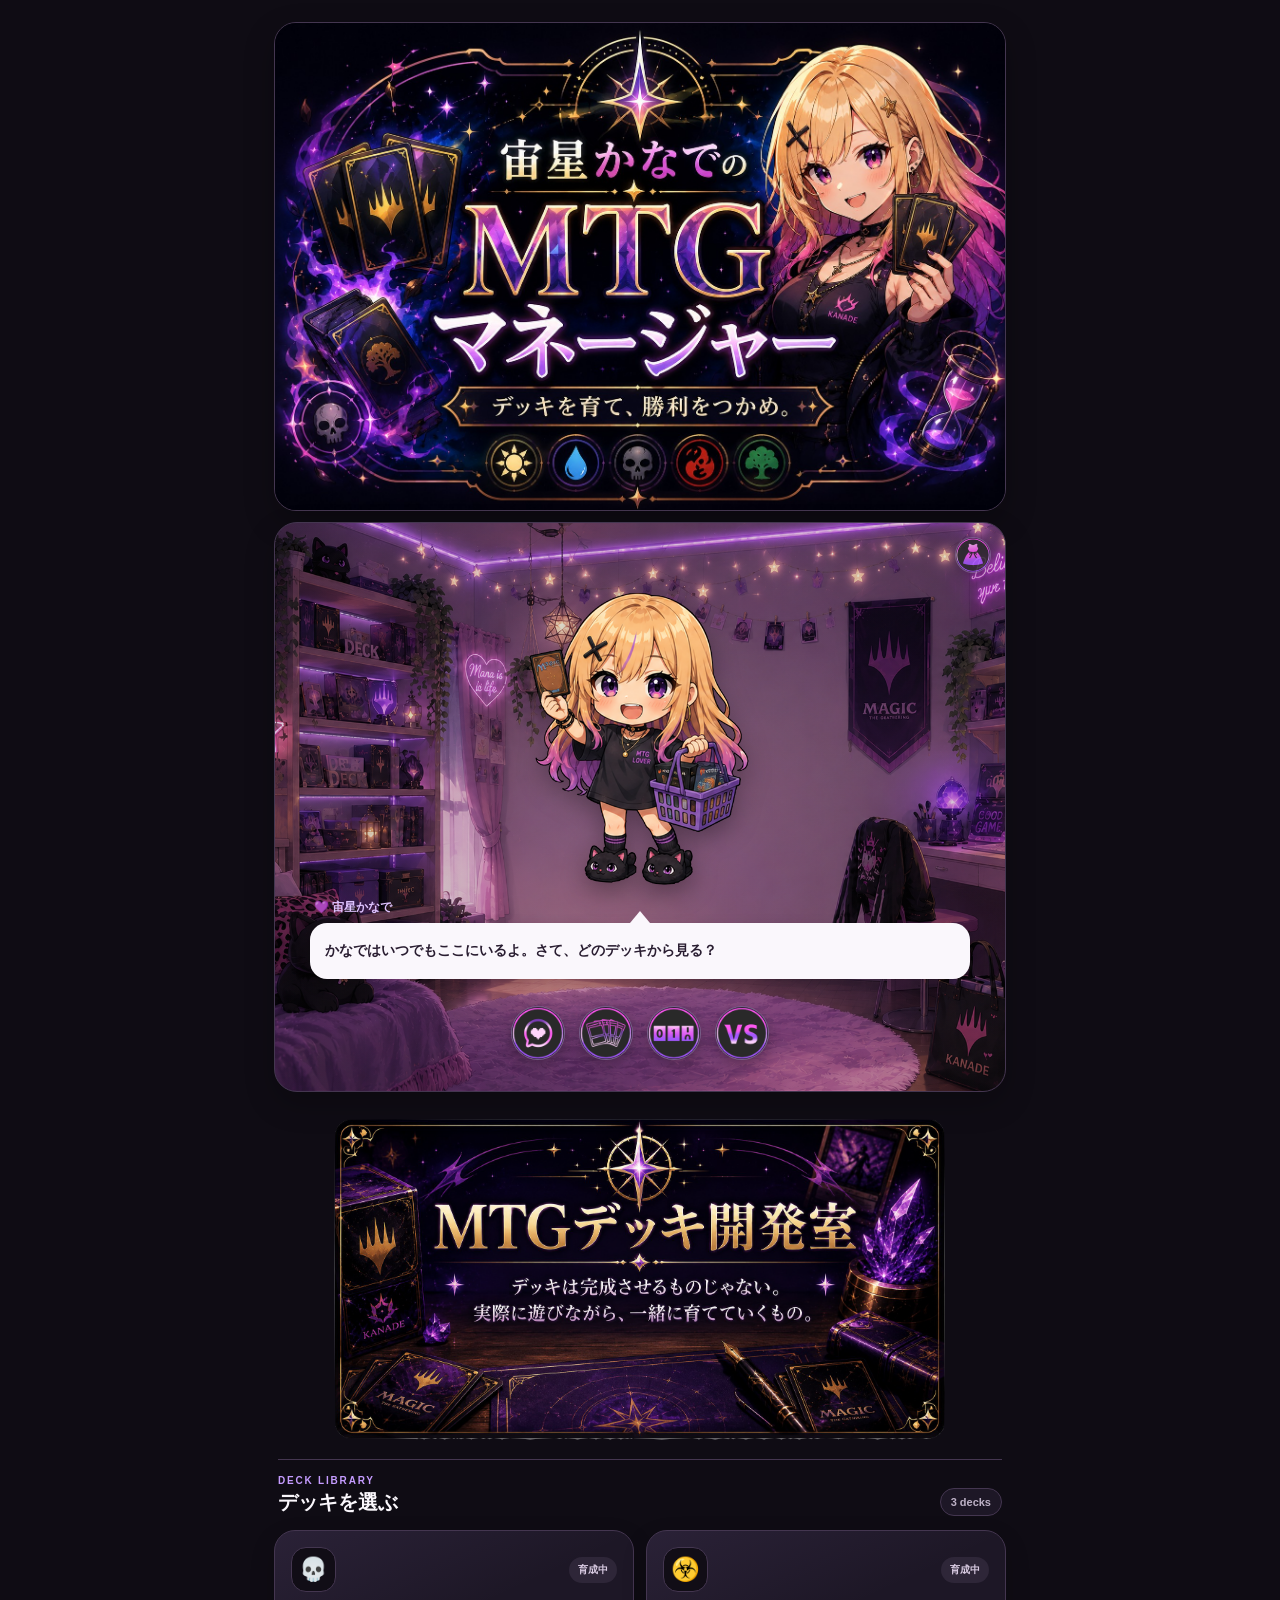
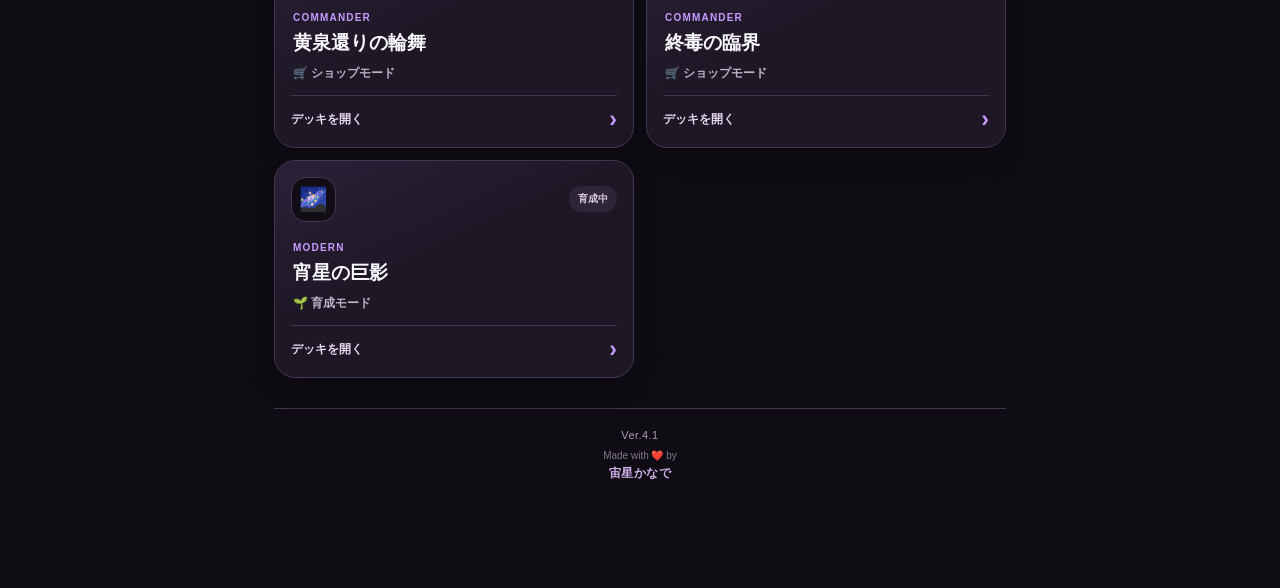
==== commit 828d24f3: "Add files via upload" ====
--- a/index.html
+++ b/index.html
@@ -30,7 +30,7 @@
       <div class="kanade-room-actions hero-action-buttons" aria-label="かなでの部屋メニュー（仮配置）">
         <button id="heroWelcomeButton" class="hero-action-button" type="button" aria-label="かなでのひとことを変える"><img src="icon_hitokoto.png" alt=""></button>
         <button id="dailyGuidanceButton" class="hero-action-button" type="button" aria-label="今日の導きを開く" aria-haspopup="dialog"><img src="icon_kyouno1mai.png" alt=""></button>
-        <button class="hero-action-button" type="button" aria-label="ライフカウンター（仮配置）"><img src="icon_life.png" alt=""></button>
+        <a class="hero-action-button" href="life.html" aria-label="ライフカウンターを開く"><img src="icon_life.png" alt=""></a>
         <button class="hero-action-button" type="button" aria-label="対戦記録（仮配置）"><img src="icon_taisen.png" alt=""></button>
       </div>
     </section>
